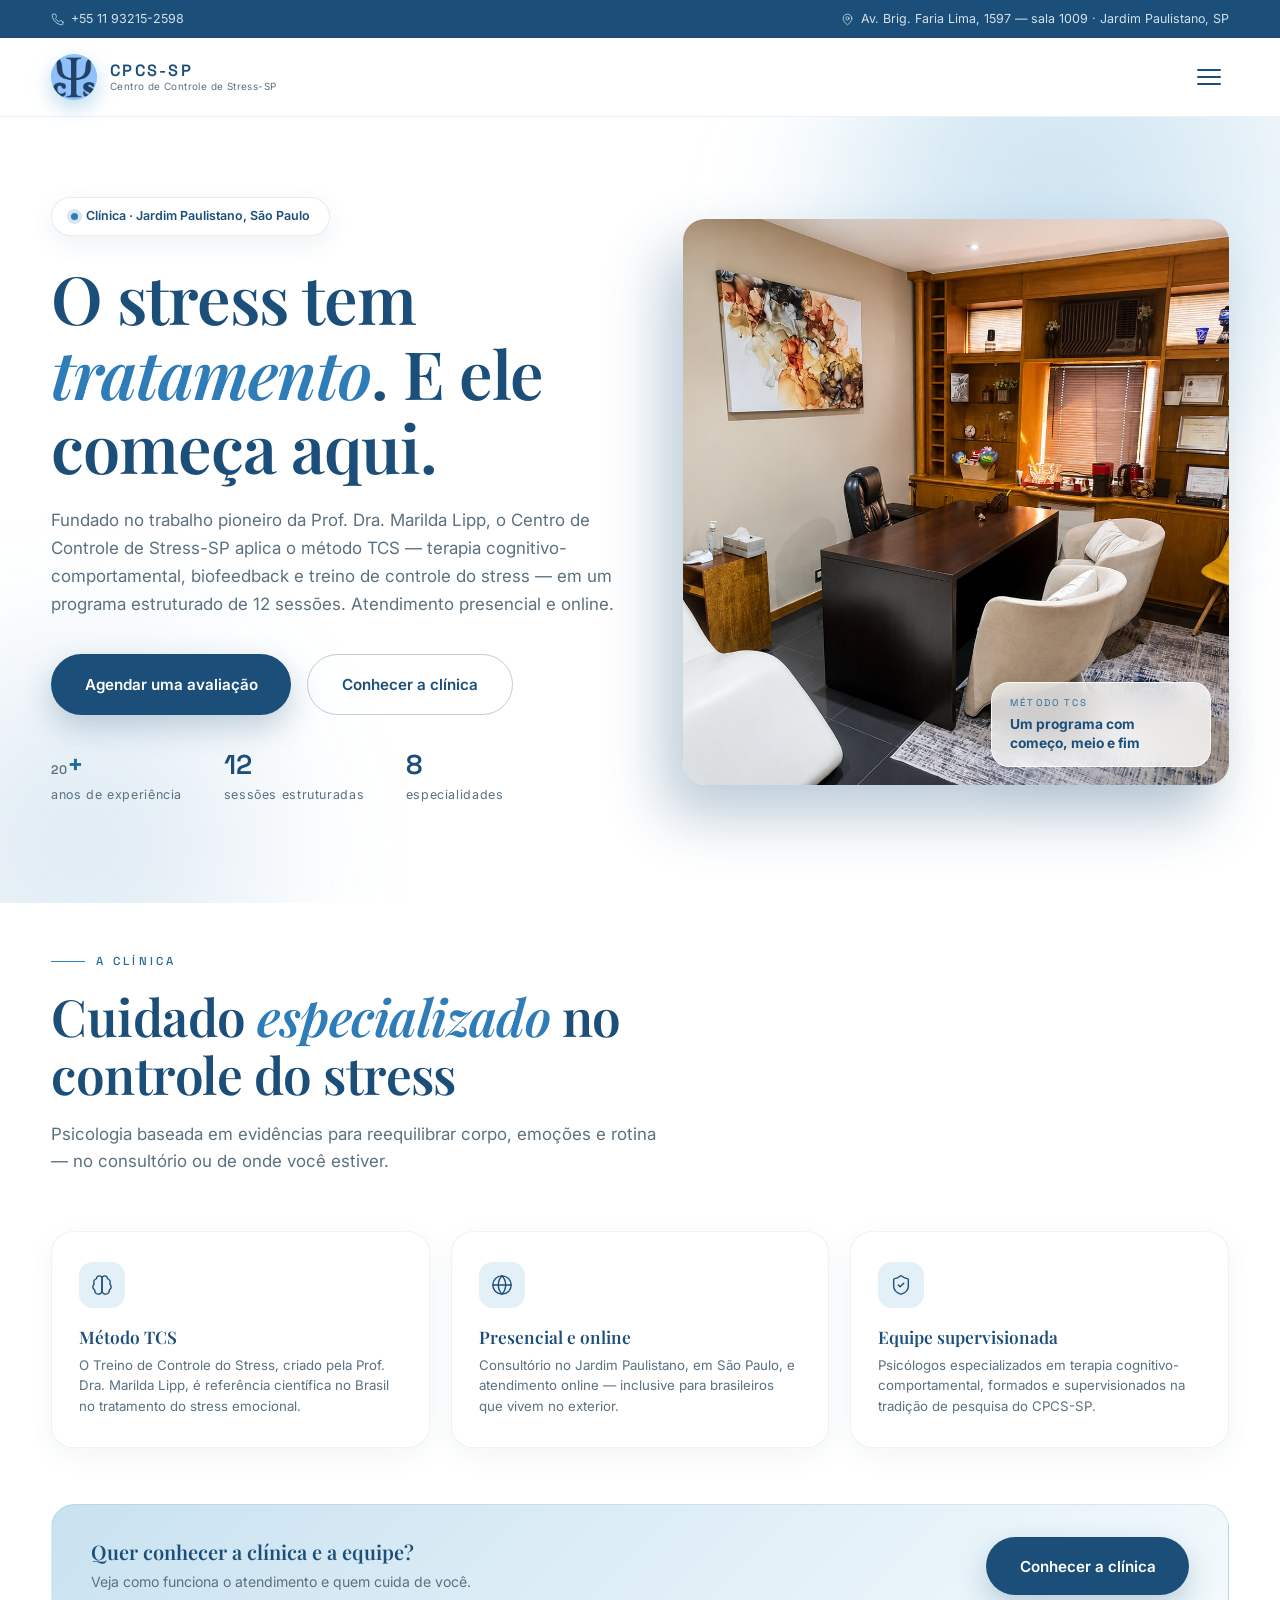
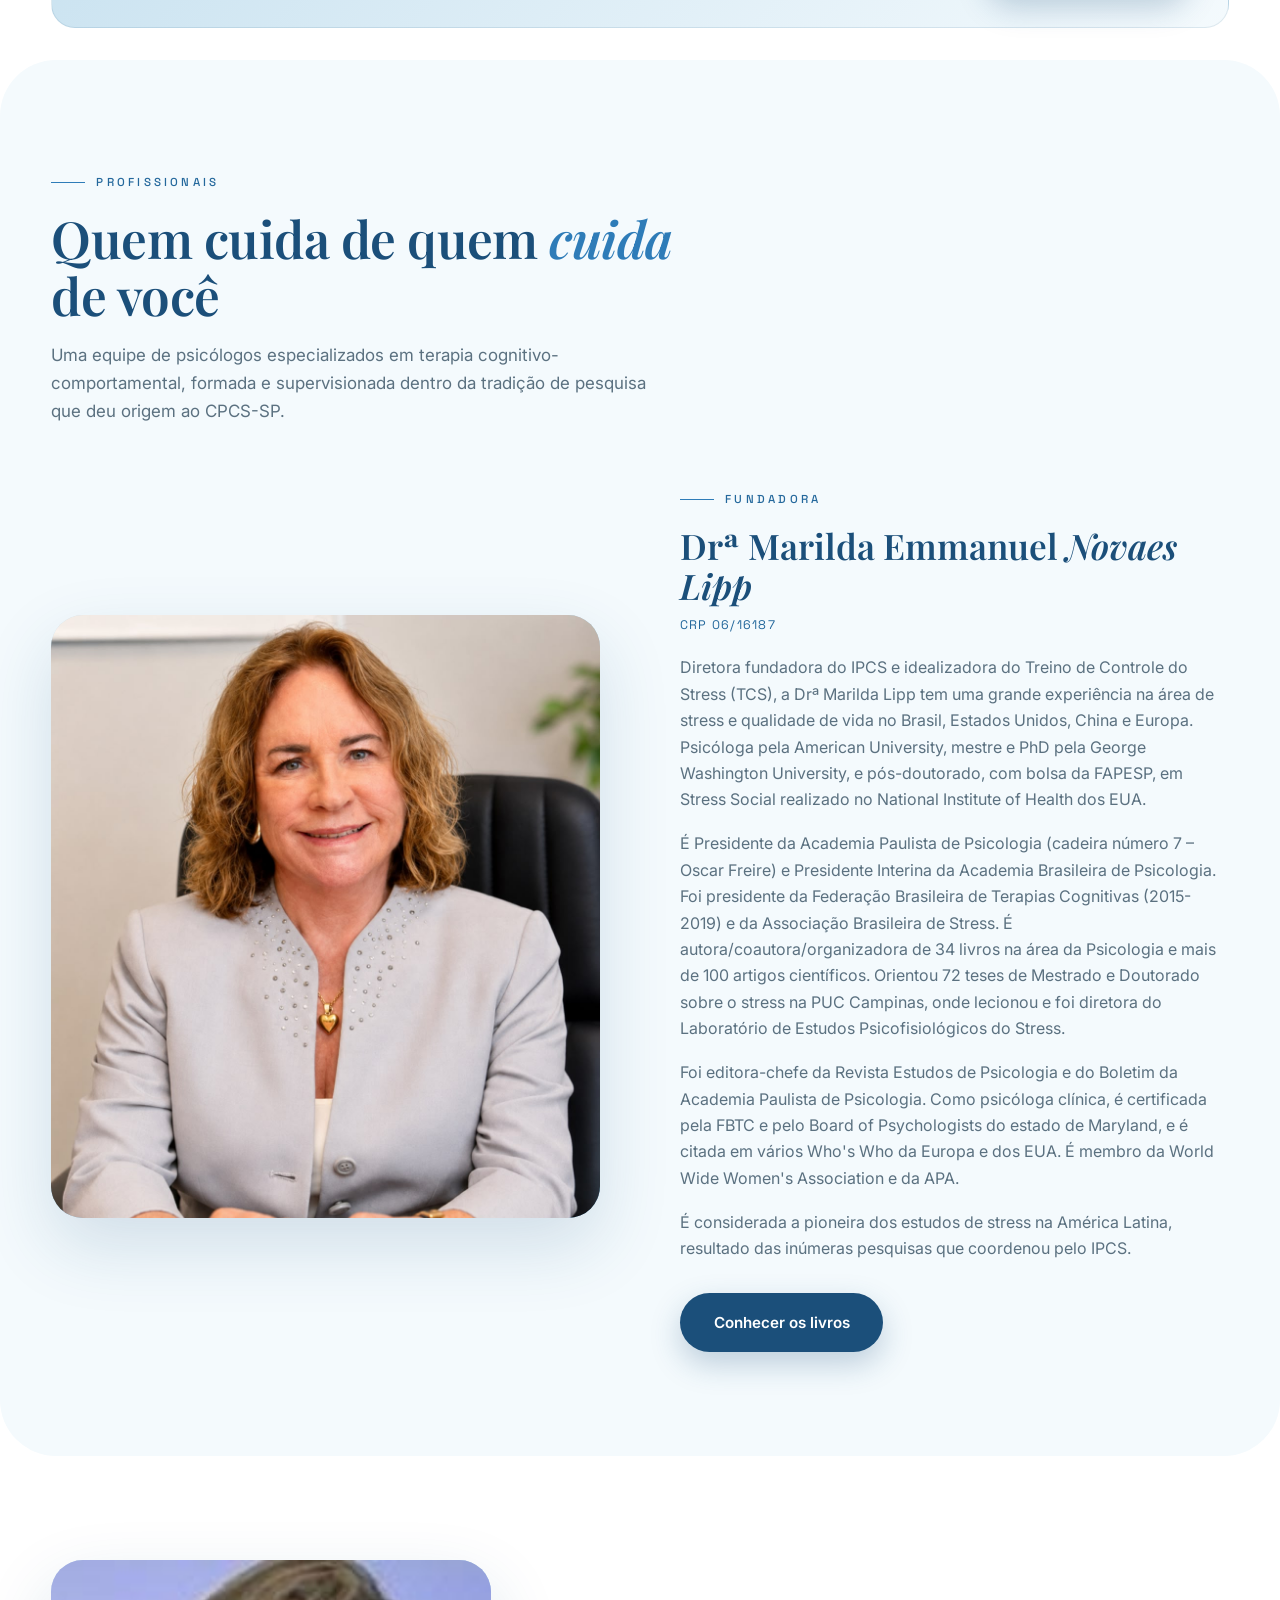
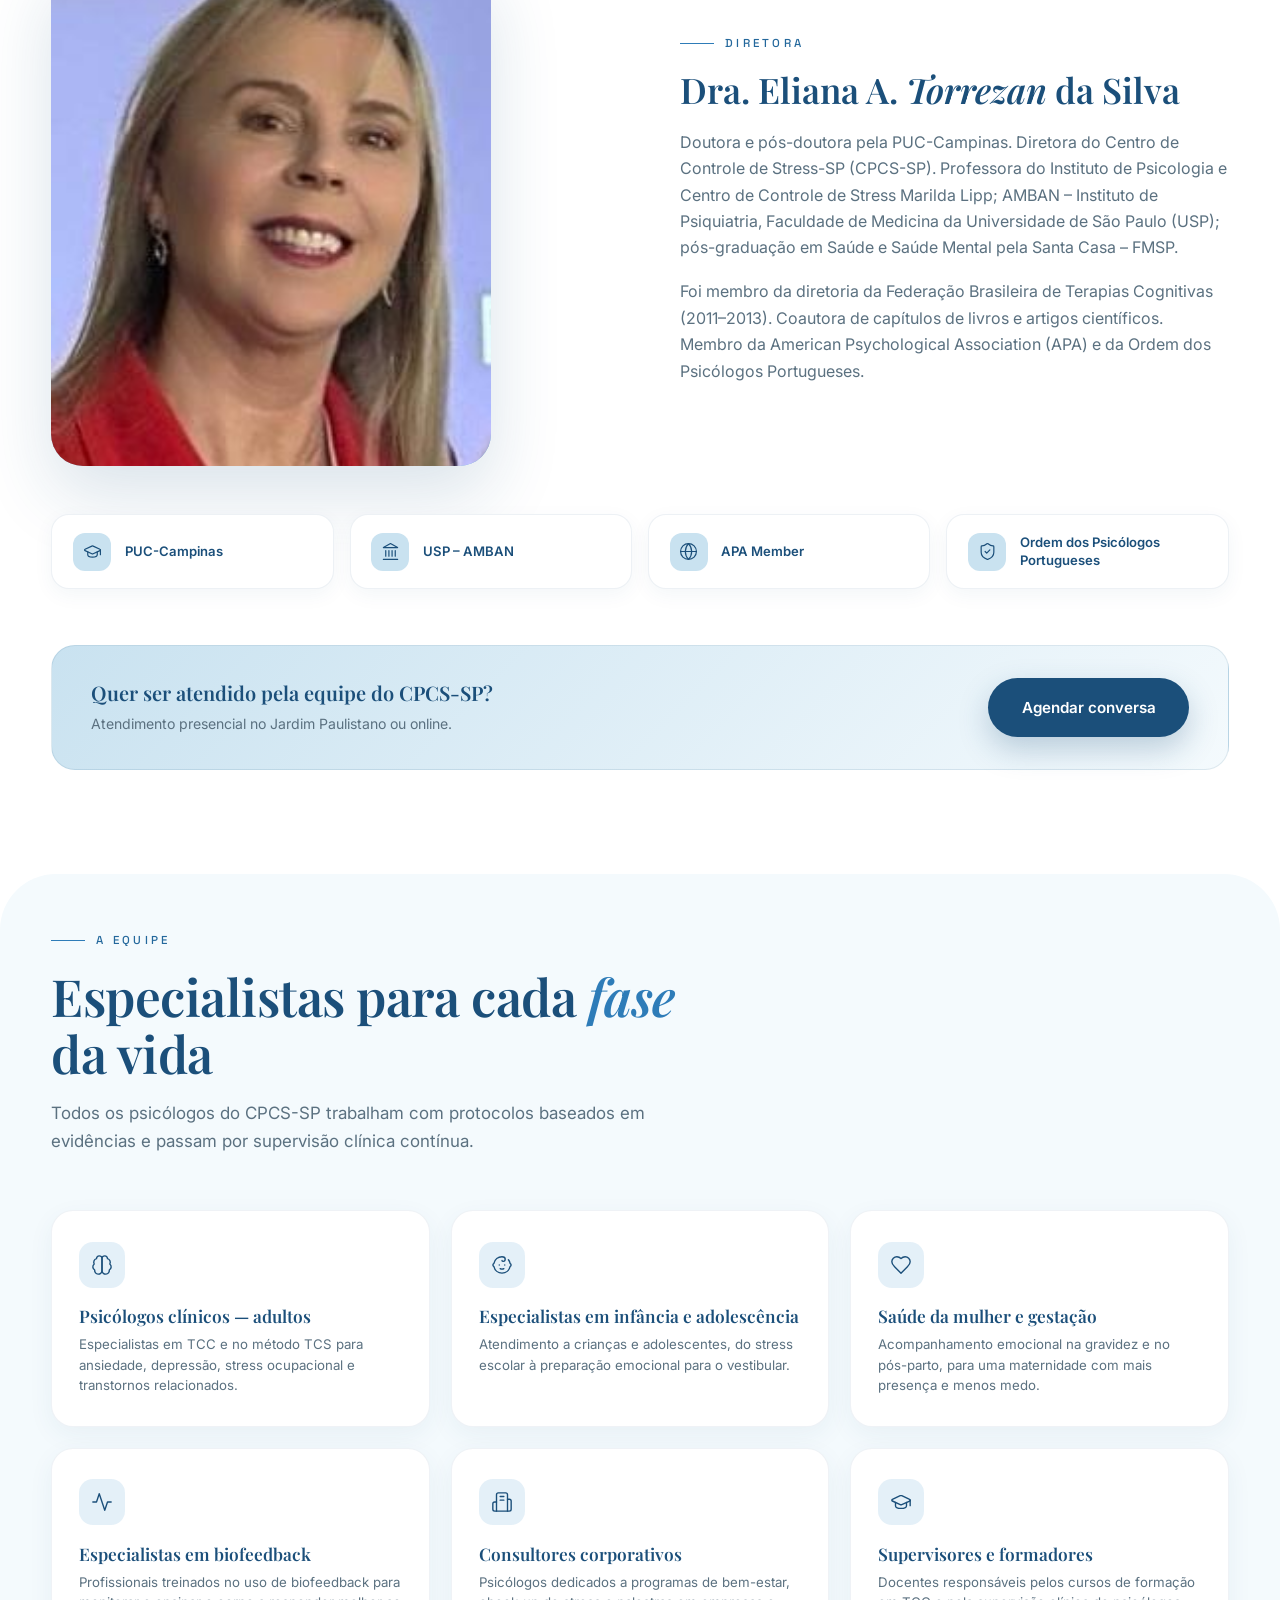
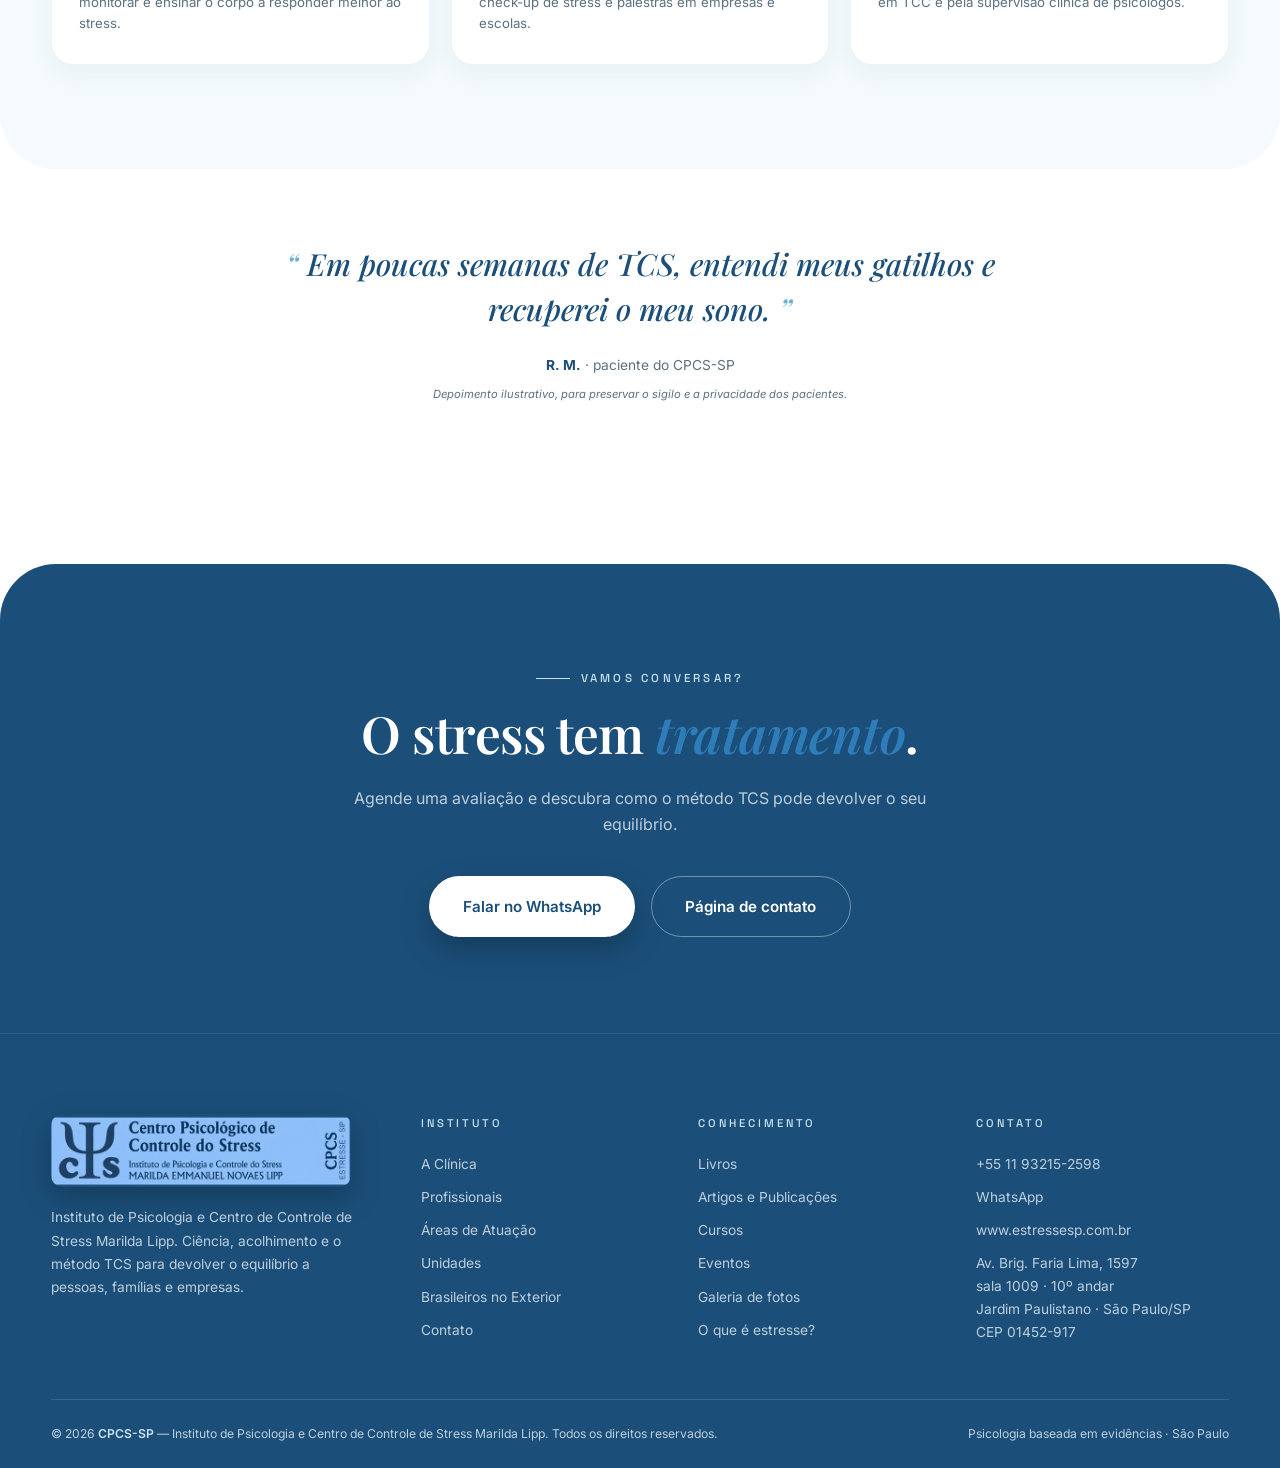
==== index.html @ 94488dab "Primeiro commit: site CPCS Co-Authored-By: Claude Fable 5 <noreply@anthropic.com>" ====
<!DOCTYPE html>
<html lang="pt-BR">
<head>
<meta charset="UTF-8">
<meta name="viewport" content="width=device-width, initial-scale=1.0">
<title>CPCS-SP — Centro de Controle de Stress-SP | Tratamento do stress em São Paulo</title>
<meta name="description" content="Clínica de referência no tratamento do stress em São Paulo: método TCS, TCC e biofeedback, presencial e online. E a biblioteca da Prof. Dra. Marilda Lipp, para consulta e estudo.">
<meta property="og:title" content="CPCS-SP — Centro de Controle de Stress-SP">
<meta property="og:description" content="Clínica de referência no tratamento do stress — método TCS, TCC e biofeedback. Prof. Dra. Marilda Lipp · Jardim Paulistano, São Paulo.">
<meta property="og:type" content="website">
<meta property="og:url" content="https://www.estressesp.com.br/">
<link rel="canonical" href="https://www.estressesp.com.br/">
<link rel="preconnect" href="https://fonts.googleapis.com">
<link rel="preconnect" href="https://fonts.gstatic.com" crossorigin>
<link href="https://fonts.googleapis.com/css2?family=Playfair+Display:ital,wght@0,400;0,500;0,600;0,700;1,400;1,500;1,600&family=Inter:wght@300;400;500;600;700&family=Space+Grotesk:wght@400;500;600&display=swap" rel="stylesheet">
<link rel="stylesheet" href="styles.css">
<link rel="icon" type="image/png" href="assets/img/favicon.png">
<style>
/* ---- Hero da Home: a clínica ---- */
.home-hero{padding:5rem 0 6rem;overflow:hidden}
.home-hero .hero-blob{
  position:absolute;top:-180px;right:-160px;width:640px;height:640px;border-radius:50%;
  background:radial-gradient(circle at 40% 40%,rgba(107,174,214,.38),rgba(107,174,214,0) 68%);
  filter:blur(60px);pointer-events:none;
}
.home-hero .hero-blob2{
  position:absolute;bottom:-220px;left:-200px;width:560px;height:560px;border-radius:50%;
  background:radial-gradient(circle at 50% 50%,rgba(46,124,184,.18),rgba(46,124,184,0) 70%);
  filter:blur(50px);pointer-events:none;
}
.home-hero-grid{display:grid;grid-template-columns:1.02fr .98fr;gap:4rem;align-items:center;position:relative}
.hero-badge{
  display:inline-flex;align-items:center;gap:.55rem;
  background:#fff;border:1px solid rgba(27,79,122,.1);border-radius:999px;
  padding:.5rem 1.15rem;font-size:.78rem;font-weight:600;color:var(--azul-profundo);
  box-shadow:0 8px 24px rgba(27,79,122,.08);margin-bottom:1.6rem;
}
.hero-badge .dot{width:7px;height:7px;border-radius:50%;background:var(--azul-principal);box-shadow:0 0 0 4px rgba(46,124,184,.2)}
.home-hero h1{font-size:clamp(2.6rem,5.2vw,4.2rem);letter-spacing:-.015em;margin-bottom:1.4rem}
.home-hero p.lead{margin-bottom:2.2rem}
.hero-ctas{display:flex;gap:1rem;flex-wrap:wrap}
/* foto do consultório
   (para trocar a foto, basta substituir o arquivo assets/img/consultorio-01.jpg) */
.hero-photo{position:relative}
.hero-photo img{
  width:100%;aspect-ratio:4/4.15;object-fit:cover;display:block;
  border-radius:22px;box-shadow:-18px 30px 60px rgba(27,79,122,.3);
}
.hero-photo .fan-badge{top:auto;bottom:18px;right:18px}
/* faixa "A Clínica" logo após o hero (pedido do cliente 2026-08-17:
   a abertura do site é a clínica; os livros vêm depois, como consulta) */
.clinic-pillars{display:grid;grid-template-columns:repeat(3,1fr);gap:1.3rem}
@media(max-width:920px){.clinic-pillars{grid-template-columns:1fr}}
.fan-badge{
  position:absolute;top:8px;right:0;z-index:4;
  background:rgba(255,255,255,.78);backdrop-filter:blur(12px);
  border:1px solid rgba(255,255,255,.8);border-radius:18px;
  padding:.85rem 1.15rem;box-shadow:var(--shadow-soft);max-width:220px;
}
.fan-badge small{
  font-family:var(--font-mono);font-size:.6rem;letter-spacing:.22em;
  text-transform:uppercase;color:var(--azul-texto);display:block;margin-bottom:.2rem;
}
.fan-badge b{font-size:.86rem;color:var(--azul-profundo);line-height:1.35;display:block}
@media(max-width:920px){
  .home-hero{padding:2.6rem 0 3.5rem}
  .home-hero-grid{grid-template-columns:1fr;gap:2.6rem}
  .home-hero h1{font-size:clamp(2.1rem,8vw,3rem)}
  .hero-photo img{aspect-ratio:4/3}
}
/* (CSS da estante horizontal e do stack-up movido para livros.html
   junto com as seções, em 2026-08-17) */
/* stats da clínica */
.mini-stats{display:flex;gap:2.6rem;flex-wrap:wrap;margin-top:2.2rem}
.mini-stat b{font-family:var(--font-mono);font-size:1.7rem;font-weight:600;color:var(--azul-profundo);display:block;line-height:1.1}
.mini-stat b i{font-style:normal;color:var(--azul-texto)}
.mini-stat span{font-size:.78rem;color:var(--texto-suave);letter-spacing:.05em}
/* depoimento curto */
.quote-sec{padding:4.5rem 0}
.mini-quote{max-width:720px;margin-inline:auto;text-align:center}
.mini-quote blockquote{
  font-family:var(--font-serif);font-style:italic;font-weight:500;
  font-size:clamp(1.35rem,2.6vw,1.9rem);line-height:1.5;color:var(--azul-profundo);
  margin-bottom:1.4rem;
}
.mini-quote blockquote::before{content:"“ ";color:var(--azul-claro)}
.mini-quote blockquote::after{content:" ”";color:var(--azul-claro)}
.mini-quote figcaption{font-size:.86rem;color:var(--texto-suave)}
.mini-quote figcaption b{color:var(--azul-profundo)}
.mini-quote small{display:block;font-size:.7rem;font-style:italic;margin-top:.5rem;color:var(--texto-suave)}
/* ============================================================
   PROFISSIONAIS — CSS movido da antiga página profissionais.html
   em 2026-08-17 (a aba foi removida; o conteúdo vive na Home).
   ============================================================ */
.team-grid{display:grid;grid-template-columns:repeat(3,1fr);gap:1.3rem}
@media(max-width:920px){.team-grid{grid-template-columns:repeat(2,1fr)}}
@media(max-width:560px){.team-grid{grid-template-columns:1fr}}
.eliana-photo{
  border-radius:32px;overflow:hidden;aspect-ratio:4/4.6;max-width:440px;
  background:linear-gradient(150deg,var(--azul-suave),var(--azul-claro));
  box-shadow:var(--shadow-lift);
}
/* a foto atual é bem vertical: ancorar o corte no topo centraliza o rosto no quadro */
.eliana-photo img{width:100%;height:100%;object-fit:cover;object-position:center top}
.cred-badges{display:grid;grid-template-columns:repeat(4,1fr);gap:1rem;margin-top:3rem}
.cred-badges li{
  background:var(--branco);border:1.5px solid rgba(27,79,122,.08);border-radius:18px;
  padding:1.1rem 1.3rem;display:flex;align-items:center;gap:.85rem;
  box-shadow:0 6px 20px rgba(27,79,122,.05);
}
.cred-badges .bic{
  width:38px;height:38px;border-radius:12px;background:var(--azul-suave);
  display:grid;place-items:center;flex-shrink:0;
}
.cred-badges .bic svg{width:19px;height:19px;color:var(--azul-profundo)}
.cred-badges b{font-size:.82rem;color:var(--azul-profundo);line-height:1.35;font-weight:600}
@media(max-width:1060px){.cred-badges{grid-template-columns:repeat(2,1fr)}}
@media(max-width:920px){.eliana-photo{margin-inline:auto;aspect-ratio:4/4}}
@media(max-width:560px){.cred-badges{grid-template-columns:1fr}}
</style>
</head>
<body>

<div class="topbar" role="complementary" aria-label="Contato rápido">
  <div class="container">
    <a href="tel:+5511932152598" aria-label="Ligar para a clínica">
      <svg viewBox="0 0 24 24" fill="none" stroke="currentColor" stroke-width="1.5" stroke-linecap="round" stroke-linejoin="round"><path d="M22 16.92v3a2 2 0 0 1-2.18 2 19.79 19.79 0 0 1-8.63-3.07 19.5 19.5 0 0 1-6-6 19.79 19.79 0 0 1-3.07-8.67A2 2 0 0 1 4.11 2h3a2 2 0 0 1 2 1.72c.127.96.361 1.903.7 2.81a2 2 0 0 1-.45 2.11L8.09 9.91a16 16 0 0 0 6 6l1.27-1.27a2 2 0 0 1 2.11-.45c.907.339 1.85.573 2.81.7A2 2 0 0 1 22 16.92z"/></svg>
      +55 11 93215-2598
    </a>
    <span class="addr">
      <svg viewBox="0 0 24 24" fill="none" stroke="currentColor" stroke-width="1.5" stroke-linecap="round" stroke-linejoin="round"><path d="M20 10c0 6-8 12-8 12s-8-6-8-12a8 8 0 0 1 16 0Z"/><circle cx="12" cy="10" r="3"/></svg>
      Av. Brig. Faria Lima, 1597 — sala 1009 · Jardim Paulistano, SP
    </span>
  </div>
</div>

<header class="nav">
  <div class="container">
    <a href="index.html" class="logo" aria-label="CPCS-SP — início">
      <img class="logo-mark" src="assets/img/logo-simbolo.png" alt="">
      <span class="logo-text"><b>CPCS-SP</b><small>Centro de Controle de Stress-SP</small></span>
    </a>
    <nav class="nav-links" id="navLinks" aria-label="Navegação principal">
      <a href="clinica.html">A Clínica</a>
      <a href="index.html" class="active" aria-current="page">Início</a>
      <a href="livros.html" class="nav-livros">
        <svg viewBox="0 0 24 24" fill="none" stroke="currentColor" stroke-width="2" stroke-linecap="round" stroke-linejoin="round"><path d="M4 19.5A2.5 2.5 0 0 1 6.5 17H20"/><path d="M6.5 2H20v20H6.5A2.5 2.5 0 0 1 4 19.5v-15A2.5 2.5 0 0 1 6.5 2z"/></svg>
        Livros
      </a>
      <a href="atuacao.html">Áreas de Atuação</a>
      <a href="unidades.html">Unidades</a>
      <a href="estresse.html">O que é estresse?</a>
      <a href="artigos.html">Artigos</a>
      <a href="cursos.html">Cursos</a>
      <a href="exterior.html">Brasileiros no Exterior</a>
      <a href="contato.html">Contato</a>
    </nav>
    <button class="hamburger" id="hamburger" aria-label="Abrir menu" aria-expanded="false" aria-controls="navLinks">
      <span></span><span></span><span></span>
    </button>
  </div>
</header>

<main>
<!-- HERO — a clínica
     (ajuste 2026-08, feedback do cliente: a abertura da home passou a ser
      pela clínica, e não pelos livros — os livros ficam como referência
      de consulta e conhecimento, logo abaixo) -->
<section class="home-hero" aria-label="Centro de Controle de Stress-SP">
  <div class="hero-blob"></div>
  <div class="hero-blob2"></div>
  <div class="container home-hero-grid">
    <div>
      <span class="hero-badge"><span class="dot"></span>Clínica · Jardim Paulistano, São Paulo</span>
      <h1>O stress tem <em>tratamento</em>. E ele começa aqui.</h1>
      <p class="lead">Fundado no trabalho pioneiro da Prof. Dra. Marilda Lipp, o Centro de Controle de Stress-SP aplica o método TCS — terapia cognitivo-comportamental, biofeedback e treino de controle do stress — em um programa estruturado de 12 sessões. Atendimento presencial e online.</p>
      <div class="hero-ctas">
        <a class="btn btn-amber" href="https://wa.me/5511932152598" target="_blank" rel="noopener">Agendar uma avaliação</a>
        <a class="btn btn-ghost" href="clinica.html">Conhecer a clínica</a>
      </div>
      <div class="mini-stats">
        <div class="mini-stat"><b><span data-contar="20">20</span><i>+</i></b><span>anos de experiência</span></div>
        <div class="mini-stat"><b data-contar="12">12</b><span>sessões estruturadas</span></div>
        <div class="mini-stat"><b data-contar="8">8</b><span>especialidades</span></div>
      </div>
    </div>
    <div class="hero-photo">
      <img src="assets/img/consultorio-01.jpg" alt="Consultório do CPCS-SP com mesa de atendimento, poltronas e estante de madeira" fetchpriority="high">
      <div class="fan-badge">
        <small>Método TCS</small>
        <b>Um programa com começo, meio e fim</b>
      </div>
    </div>
  </div>
</section>

<!-- ============================================================
     A CLÍNICA EM PRIMEIRO — reordenado em 2026-08-17 a pedido do
     cliente: ao abrir o site, o destaque é o atendimento; a estante
     de livros vem depois, como material de referência e consulta.
     ============================================================ -->
<section class="section" style="padding-top:2.5rem;padding-bottom:2rem" aria-label="A clínica">
  <div class="container">
    <div class="section-head reveal">
      <span class="eyebrow">A Clínica</span>
      <h2>Cuidado <em>especializado</em> no controle do stress</h2>
      <p class="lead">Psicologia baseada em evidências para reequilibrar corpo, emoções e rotina — no consultório ou de onde você estiver.</p>
    </div>
    <div class="clinic-pillars">
      <article class="spec-card reveal">
        <span class="ic" aria-hidden="true"><svg viewBox="0 0 24 24" fill="none" stroke="currentColor" stroke-width="1.5" stroke-linecap="round" stroke-linejoin="round"><path d="M12 5a3 3 0 1 0-5.997.125 4 4 0 0 0-2.526 5.77 4 4 0 0 0 .556 6.588A4 4 0 1 0 12 18Z"/><path d="M12 5a3 3 0 1 1 5.997.125 4 4 0 0 1 2.526 5.77 4 4 0 0 1-.556 6.588A4 4 0 1 1 12 18Z"/></svg></span>
        <h3>Método TCS</h3>
        <p>O Treino de Controle do Stress, criado pela Prof. Dra. Marilda Lipp, é referência científica no Brasil no tratamento do stress emocional.</p>
      </article>
      <article class="spec-card reveal">
        <span class="ic" aria-hidden="true"><svg viewBox="0 0 24 24" fill="none" stroke="currentColor" stroke-width="1.5" stroke-linecap="round" stroke-linejoin="round"><circle cx="12" cy="12" r="10"/><path d="M12 2a14.5 14.5 0 0 0 0 20 14.5 14.5 0 0 0 0-20"/><path d="M2 12h20"/></svg></span>
        <h3>Presencial e online</h3>
        <p>Consultório no Jardim Paulistano, em São Paulo, e atendimento online — inclusive para brasileiros que vivem no exterior.</p>
      </article>
      <article class="spec-card reveal">
        <span class="ic" aria-hidden="true"><svg viewBox="0 0 24 24" fill="none" stroke="currentColor" stroke-width="1.5" stroke-linecap="round" stroke-linejoin="round"><path d="M20 13c0 5-3.5 7.5-7.66 8.95a1 1 0 0 1-.67-.01C7.5 20.5 4 18 4 13V6a1 1 0 0 1 1-1c2 0 4.5-1.2 6.24-2.72a1.17 1.17 0 0 1 1.52 0C14.51 3.81 17 5 19 5a1 1 0 0 1 1 1z"/><path d="m9 12 2 2 4-4"/></svg></span>
        <h3>Equipe supervisionada</h3>
        <p>Psicólogos especializados em terapia cognitivo-comportamental, formados e supervisionados na tradição de pesquisa do CPCS-SP.</p>
      </article>
    </div>
    <div class="cta-inline reveal">
      <div>
        <b>Quer conhecer a clínica e a equipe?</b>
        <span>Veja como funciona o atendimento e quem cuida de você.</span>
      </div>
      <a class="btn btn-amber" href="clinica.html">Conhecer a clínica</a>
    </div>
  </div>
</section>

<!-- ============================================================
     PROFISSIONAIS — conteúdo MOVIDO da antiga página
     profissionais.html em 2026-08-17 (aba removida a pedido do
     cliente; tudo vive na Home). Âncora: index.html#profissionais
     ============================================================ -->
<section class="section section-cream" id="profissionais" aria-label="Profissionais">
  <div class="container">
    <div class="section-head reveal">
      <span class="eyebrow">Profissionais</span>
      <h2>Quem cuida de quem <em>cuida</em> de você</h2>
      <p class="lead">Uma equipe de psicólogos especializados em terapia cognitivo-comportamental, formada e supervisionada dentro da tradição de pesquisa que deu origem ao CPCS-SP.</p>
    </div>
    <div class="split">
      <figure class="split-photo reveal">
        <!-- Retrato oficial enviado pelo cliente em 2026-08-16.
             object-position ancora o corte no rosto (feedback 2026-08-17:
             "a foto não ficou bem centralizada"). -->
        <img src="assets/img/marilda-lipp-retrato.jpg" alt="Retrato oficial da Prof. Dra. Marilda Lipp sentada em seu escritório" loading="lazy" style="object-position:center 22%">
      </figure>
      <div class="split-copy">
        <span class="eyebrow reveal">Fundadora</span>
        <h3 class="reveal" style="font-size:clamp(1.6rem,3vw,2.2rem);margin-bottom:.6rem">Drª Marilda Emmanuel <em>Novaes Lipp</em></h3>
        <p class="reveal" style="font-family:var(--font-mono);font-size:.78rem;letter-spacing:.1em;color:var(--azul-texto);margin-bottom:1.2rem">CRP 06/16187</p>
        <p class="reveal">Diretora fundadora do IPCS e idealizadora do Treino de Controle do Stress (TCS), a Drª Marilda Lipp tem uma grande experiência na área de stress e qualidade de vida no Brasil, Estados Unidos, China e Europa. Psicóloga pela American University, mestre e PhD pela George Washington University, e pós-doutorado, com bolsa da FAPESP, em Stress Social realizado no National Institute of Health dos EUA.</p>
        <p class="reveal">É Presidente da Academia Paulista de Psicologia (cadeira número 7 – Oscar Freire) e Presidente Interina da Academia Brasileira de Psicologia. Foi presidente da Federação Brasileira de Terapias Cognitivas (2015-2019) e da Associação Brasileira de Stress. É autora/coautora/organizadora de 34 livros na área da Psicologia e mais de 100 artigos científicos. Orientou 72 teses de Mestrado e Doutorado sobre o stress na PUC Campinas, onde lecionou e foi diretora do Laboratório de Estudos Psicofisiológicos do Stress.</p>
        <p class="reveal">Foi editora-chefe da Revista Estudos de Psicologia e do Boletim da Academia Paulista de Psicologia. Como psicóloga clínica, é certificada pela FBTC e pelo Board of Psychologists do estado de Maryland, e é citada em vários Who's Who da Europa e dos EUA. É membro da World Wide Women's Association e da APA.</p>
        <p class="reveal">É considerada a pioneira dos estudos de stress na América Latina, resultado das inúmeras pesquisas que coordenou pelo IPCS.</p>
        <div style="margin-top:2rem;display:flex;align-items:center;gap:1.4rem;flex-wrap:wrap" class="reveal">
          <!-- TODO: substituir pelo arquivo oficial do logo IPCS -->
          <img src="assets/img/logo-ipcs.png" alt="Logo do IPCS — Instituto de Psicologia e Controle do Stress Marilda Lipp" style="max-height:64px;width:auto" loading="lazy" onerror="this.style.display='none'">
          <a class="btn btn-amber" href="livros.html">Conhecer os livros</a>
        </div>
      </div>
    </div>
  </div>
</section>

<!-- DIRETORA — Dra. Eliana A. Torrezan da Silva
     Para trocar a foto: substitua assets/img/dra-eliana.jpg -->
<section class="section" aria-label="Sobre a Dra. Eliana">
  <div class="container">
    <div class="split">
      <figure class="eliana-photo reveal">
        <img src="assets/img/dra-eliana.jpg" alt="Retrato da Dra. Eliana A. Torrezan da Silva" loading="lazy">
      </figure>
      <div class="split-copy">
        <span class="eyebrow reveal">Diretora</span>
        <h3 class="reveal" style="font-size:clamp(1.6rem,3vw,2.2rem);margin-bottom:1.2rem">Dra. Eliana A. <em>Torrezan</em> da Silva</h3>
        <!-- Correção 2026-08-17 (cliente): o nome antigo "Instituto de Psicologia e
             Controle do Stress – SP" foi riscado — usar o nome atual da clínica. -->
        <p class="reveal">Doutora e pós-doutora pela PUC-Campinas. Diretora do Centro de Controle de Stress-SP (CPCS-SP). Professora do Instituto de Psicologia e Centro de Controle de Stress Marilda Lipp; AMBAN – Instituto de Psiquiatria, Faculdade de Medicina da Universidade de São Paulo (USP); pós-graduação em Saúde e Saúde Mental pela Santa Casa – FMSP.</p>
        <p class="reveal">Foi membro da diretoria da Federação Brasileira de Terapias Cognitivas (2011–2013). Coautora de capítulos de livros e artigos científicos. Membro da American Psychological Association (APA) e da Ordem dos Psicólogos Portugueses.</p>
      </div>
    </div>
    <ul class="cred-badges reveal" aria-label="Credenciais e afiliações">
      <li>
        <span class="bic" aria-hidden="true"><svg viewBox="0 0 24 24" fill="none" stroke="currentColor" stroke-width="1.5" stroke-linecap="round" stroke-linejoin="round"><path d="M21.42 10.922a1 1 0 0 0-.019-1.838L12.83 5.18a2 2 0 0 0-1.66 0L2.6 9.08a1 1 0 0 0 0 1.832l8.57 3.908a2 2 0 0 0 1.66 0z"/><path d="M22 10v6"/><path d="M6 12.5V16a6 3 0 0 0 12 0v-3.5"/></svg></span>
        <b>PUC-Campinas</b>
      </li>
      <li>
        <span class="bic" aria-hidden="true"><svg viewBox="0 0 24 24" fill="none" stroke="currentColor" stroke-width="1.5" stroke-linecap="round" stroke-linejoin="round"><path d="M3 22h18"/><path d="M6 18v-7"/><path d="M10 18v-7"/><path d="M14 18v-7"/><path d="M18 18v-7"/><path d="m12 2 9 5H3z"/></svg></span>
        <b>USP – AMBAN</b>
      </li>
      <li>
        <span class="bic" aria-hidden="true"><svg viewBox="0 0 24 24" fill="none" stroke="currentColor" stroke-width="1.5" stroke-linecap="round" stroke-linejoin="round"><circle cx="12" cy="12" r="10"/><path d="M12 2a14.5 14.5 0 0 0 0 20 14.5 14.5 0 0 0 0-20"/><path d="M2 12h20"/></svg></span>
        <b>APA Member</b>
      </li>
      <li>
        <span class="bic" aria-hidden="true"><svg viewBox="0 0 24 24" fill="none" stroke="currentColor" stroke-width="1.5" stroke-linecap="round" stroke-linejoin="round"><path d="M20 13c0 5-3.5 7.5-7.66 8.95a1 1 0 0 1-.67-.01C7.5 20.5 4 18 4 13V6a1 1 0 0 1 1-1c2 0 4.5-1.2 6.24-2.72a1.17 1.17 0 0 1 1.52 0C14.51 3.81 17 5 19 5a1 1 0 0 1 1 1z"/><path d="m9 12 2 2 4-4"/></svg></span>
        <b>Ordem dos Psicólogos Portugueses</b>
      </li>
    </ul>
    <div class="cta-inline reveal">
      <div>
        <b>Quer ser atendido pela equipe do CPCS-SP?</b>
        <span>Atendimento presencial no Jardim Paulistano ou online.</span>
      </div>
      <a class="btn btn-amber" href="https://wa.me/5511932152598" target="_blank" rel="noopener">Agendar conversa</a>
    </div>
  </div>
</section>

<!-- EQUIPE -->
<section class="section section-cream" aria-label="Nossa equipe" style="padding-top:3rem">
  <div class="container">
    <div class="section-head reveal">
      <span class="eyebrow">A equipe</span>
      <h2>Especialistas para cada <em>fase</em> da vida</h2>
      <p class="lead">Todos os psicólogos do CPCS-SP trabalham com protocolos baseados em evidências e passam por supervisão clínica contínua.</p>
    </div>
    <div class="team-grid">
      <article class="spec-card reveal">
        <span class="ic" aria-hidden="true"><svg viewBox="0 0 24 24" fill="none" stroke="currentColor" stroke-width="1.5" stroke-linecap="round" stroke-linejoin="round"><path d="M12 5a3 3 0 1 0-5.997.125 4 4 0 0 0-2.526 5.77 4 4 0 0 0 .556 6.588A4 4 0 1 0 12 18Z"/><path d="M12 5a3 3 0 1 1 5.997.125 4 4 0 0 1 2.526 5.77 4 4 0 0 1-.556 6.588A4 4 0 1 1 12 18Z"/></svg></span>
        <h3>Psicólogos clínicos — adultos</h3>
        <p>Especialistas em TCC e no método TCS para ansiedade, depressão, stress ocupacional e transtornos relacionados.</p>
      </article>
      <article class="spec-card reveal">
        <span class="ic" aria-hidden="true"><svg viewBox="0 0 24 24" fill="none" stroke="currentColor" stroke-width="1.5" stroke-linecap="round" stroke-linejoin="round"><path d="M9 12h.01"/><path d="M15 12h.01"/><path d="M10 16c.5.3 1.2.5 2 .5s1.5-.2 2-.5"/><path d="M19 6.3a9 9 0 0 1 1.8 3.9 2 2 0 0 1 0 3.6 9 9 0 0 1-17.6 0 2 2 0 0 1 0-3.6A9 9 0 0 1 12 3c2 0 3.5 1.1 3.5 2.5s-.9 2.5-2 2.5c-.8 0-1.5-.4-1.5-1"/></svg></span>
        <h3>Especialistas em infância e adolescência</h3>
        <p>Atendimento a crianças e adolescentes, do stress escolar à preparação emocional para o vestibular.</p>
      </article>
      <article class="spec-card reveal">
        <span class="ic" aria-hidden="true"><svg viewBox="0 0 24 24" fill="none" stroke="currentColor" stroke-width="1.5" stroke-linecap="round" stroke-linejoin="round"><path d="M19 14c1.49-1.46 3-3.21 3-5.5A5.5 5.5 0 0 0 16.5 3c-1.76 0-3 .5-4.5 2-1.5-1.5-2.74-2-4.5-2A5.5 5.5 0 0 0 2 8.5c0 2.3 1.5 4.05 3 5.5l7 7Z"/></svg></span>
        <h3>Saúde da mulher e gestação</h3>
        <p>Acompanhamento emocional na gravidez e no pós-parto, para uma maternidade com mais presença e menos medo.</p>
      </article>
      <article class="spec-card reveal">
        <span class="ic" aria-hidden="true"><svg viewBox="0 0 24 24" fill="none" stroke="currentColor" stroke-width="1.5" stroke-linecap="round" stroke-linejoin="round"><path d="M22 12h-4l-3 9L9 3l-3 9H2"/></svg></span>
        <h3>Especialistas em biofeedback</h3>
        <p>Profissionais treinados no uso de biofeedback para monitorar e ensinar o corpo a responder melhor ao stress.</p>
      </article>
      <article class="spec-card reveal">
        <span class="ic" aria-hidden="true"><svg viewBox="0 0 24 24" fill="none" stroke="currentColor" stroke-width="1.5" stroke-linecap="round" stroke-linejoin="round"><path d="M6 22V4a2 2 0 0 1 2-2h8a2 2 0 0 1 2 2v18Z"/><path d="M6 12H4a2 2 0 0 0-2 2v6a2 2 0 0 0 2 2h2"/><path d="M18 9h2a2 2 0 0 1 2 2v9a2 2 0 0 1-2 2h-2"/><path d="M10 6h4"/><path d="M10 10h4"/></svg></span>
        <h3>Consultores corporativos</h3>
        <p>Psicólogos dedicados a programas de bem-estar, check-up de stress e palestras em empresas e escolas.</p>
      </article>
      <article class="spec-card reveal">
        <span class="ic" aria-hidden="true"><svg viewBox="0 0 24 24" fill="none" stroke="currentColor" stroke-width="1.5" stroke-linecap="round" stroke-linejoin="round"><path d="M21.42 10.922a1 1 0 0 0-.019-1.838L12.83 5.18a2 2 0 0 0-1.66 0L2.6 9.08a1 1 0 0 0 0 1.832l8.57 3.908a2 2 0 0 0 1.66 0z"/><path d="M22 10v6"/><path d="M6 12.5V16a6 3 0 0 0 12 0v-3.5"/></svg></span>
        <h3>Supervisores e formadores</h3>
        <p>Docentes responsáveis pelos cursos de formação em TCC e pela supervisão clínica de psicólogos.</p>
      </article>
    </div>
  </div>
</section>

<!-- DEPOIMENTO — curto e discreto -->
<section class="quote-sec" aria-label="Depoimento">
  <div class="container">
    <figure class="mini-quote reveal">
      <blockquote>Em poucas semanas de TCS, entendi meus gatilhos e recuperei o meu sono.</blockquote>
      <figcaption>
        <b>R. M.</b> · paciente do CPCS-SP
        <small>Depoimento ilustrativo, para preservar o sigilo e a privacidade dos pacientes.</small>
      </figcaption>
    </figure>
  </div>
</section>

<!-- ============================================================
     LIVROS FORA DA HOME (pedido do cliente 2026-08-17): a estante
     horizontal e o stack-up "Três leituras" foram MOVIDOS para
     livros.html — a Home não exibe mais livros.
     ============================================================ -->

<!-- ============================================================
     EVENTOS E CURSOS — renderizado a partir de data/eventos.js.
     A seção SOME SOZINHA se não houver evento com ativo: true.
     Para editar a agenda: abra data/eventos.js (ver COMO-ATUALIZAR.md).
     ============================================================ -->
<section class="section" id="eventosHome" aria-label="Eventos e cursos" hidden>
  <div class="container">
    <div class="section-head">
      <span class="eyebrow">Agenda</span>
      <h2>Eventos e <em>cursos</em></h2>
      <p class="lead">Palestras, cursos e workshops conduzidos pela equipe do CPCS-SP.</p>
    </div>
    <div class="events-grid" id="eventosHomeGrid"></div>
    <div style="margin-top:2.2rem">
      <a class="btn btn-ghost" href="cursos.html#eventos">Ver a agenda completa</a>
    </div>
  </div>
</section>

</main>

<!-- CTA FINAL -->
<div class="cta-band">
  <div class="container inner reveal">
    <span class="eyebrow">Vamos conversar?</span>
    <h2>O stress tem <em>tratamento</em>.</h2>
    <p>Agende uma avaliação e descubra como o método TCS pode devolver o seu equilíbrio.</p>
    <div class="btns">
      <a class="btn btn-amber" href="https://wa.me/5511932152598" target="_blank" rel="noopener">Falar no WhatsApp</a>
      <a class="btn btn-light" href="contato.html">Página de contato</a>
    </div>
  </div>
</div>

<footer>
  <div class="container">
    <div class="footer-grid">
      <div class="footer-brand">
        <a href="index.html" aria-label="CPCS-SP — início">
          <img class="logo-full" src="assets/img/logo-cpcs.png" alt="CPCS-SP — Centro de Controle de Stress-SP" loading="lazy">
        </a>
        <p>Instituto de Psicologia e Centro de Controle de Stress Marilda Lipp. Ciência, acolhimento e o método TCS para devolver o equilíbrio a pessoas, famílias e empresas.</p>
      </div>
      <nav aria-label="Navegação do rodapé">
        <h4>Instituto</h4>
        <ul>
          <li><a href="clinica.html">A Clínica</a></li>
          <li><a href="index.html#profissionais">Profissionais</a></li>
          <li><a href="atuacao.html">Áreas de Atuação</a></li>
          <li><a href="unidades.html">Unidades</a></li>
          <li><a href="exterior.html">Brasileiros no Exterior</a></li>
          <li><a href="contato.html">Contato</a></li>
        </ul>
      </nav>
      <div>
        <h4>Conhecimento</h4>
        <ul>
          <li><a href="livros.html">Livros</a></li>
          <li><a href="artigos.html">Artigos e Publicações</a></li>
          <li><a href="cursos.html">Cursos</a></li>
          <li><a href="cursos.html#eventos">Eventos</a></li>
          <li><a href="cursos.html#galeria">Galeria de fotos</a></li>
          <li><a href="estresse.html">O que é estresse?</a></li>
        </ul>
      </div>
      <div>
        <h4>Contato</h4>
        <ul>
          <li><a href="tel:+5511932152598">+55 11 93215-2598</a></li>
          <li><a href="https://wa.me/5511932152598" target="_blank" rel="noopener">WhatsApp</a></li>
          <li><a href="https://www.estressesp.com.br">www.estressesp.com.br</a></li>
          <li>Av. Brig. Faria Lima, 1597<br>sala 1009 · 10º andar<br>Jardim Paulistano · São Paulo/SP<br>CEP 01452-917</li>
        </ul>
      </div>
    </div>
    <div class="footer-bottom">
      <span>© 2026 <b>CPCS-SP</b> — Instituto de Psicologia e Centro de Controle de Stress Marilda Lipp. Todos os direitos reservados.</span>
      <span>Psicologia baseada em evidências · São Paulo</span>
    </div>
  </div>
</footer>

<script src="data/eventos.js"></script>
<script src="conteudo.js"></script>
<script src="https://cdn.jsdelivr.net/npm/gsap@3.13.0/dist/gsap.min.js" defer></script>
<script src="https://cdn.jsdelivr.net/npm/gsap@3.13.0/dist/ScrollTrigger.min.js" defer></script>
<script src="site.js" defer></script>
<script>
/* ============================================================
   Animações exclusivas da Home (rodam só se GSAP carregar e o
   usuário não tiver pedido menos movimento).
   A estante horizontal e seu script foram MOVIDOS para livros.html
   em 2026-08-17 (a Home não exibe mais livros).
   ============================================================ */
document.addEventListener("DOMContentLoaded", function () {
  "use strict";
  var reduzido = window.matchMedia("(prefers-reduced-motion: reduce)").matches;
  if (reduzido) return;

  /* Hero: a foto do consultório surge suavemente */
  if (window.gsap && document.querySelector(".hero-photo")) {
    gsap.fromTo(".hero-photo", { opacity: 0, y: 36 }, { opacity: 1, y: 0, duration: .8, ease: "power2.out", delay: .15 });
    gsap.from(".hero-photo .fan-badge", { opacity: 0, y: 16, duration: .5, delay: .75 });
  }
});
</script>
</body>
</html>
---- styles.css ----
/* ============================================================
   CPCS-SP — Centro de Controle de Stress-SP
   Folha de estilos compartilhada por todas as páginas
   Paleta: azul claro e arejado (feedback da Dra. Eliana Torrezan)
   ============================================================ */

/* ---------- RESET & TOKENS ---------- */
*,*::before,*::after{margin:0;padding:0;box-sizing:border-box}
:root{
  /* Paleta oficial aprovada */
  --azul-profundo:#1B4F7A;
  --azul-principal:#2E7CB8;
  --azul-claro:#6BAED6;
  --azul-suave:#C9E2F0;
  --azul-fundo:#F4FAFD;
  --texto:#1E2A32;
  --texto-suave:#5B7180;
  --branco:#FFFFFF;
  /* Derivado do azul-principal, levemente escurecido apenas para
     TEXTOS PEQUENOS sobre fundo claro (garante contraste AA).
     Não usar como cor de fundo. */
  --azul-texto:#24689C;
  --shadow-soft:0 18px 50px rgba(27,79,122,.10);
  --shadow-lift:0 28px 70px rgba(27,79,122,.16);
  --radius:28px;
  --font-serif:"Playfair Display",Georgia,serif;
  --font-sans:"Inter",system-ui,sans-serif;
  --font-mono:"Space Grotesk",monospace;
}
html{scroll-behavior:smooth;overflow-x:clip}
@media (prefers-reduced-motion:reduce){html{scroll-behavior:auto}}
body{
  font-family:var(--font-sans);
  background:var(--branco);
  color:var(--texto);
  line-height:1.65;
  /* clip (e não hidden): hidden tornaria o body um contêiner de rolagem
     e desativaria o position:sticky dos cartões (stack-up da Home) */
  overflow-x:clip;
  -webkit-font-smoothing:antialiased;
}
img{max-width:100%;display:block}
a{color:inherit;text-decoration:none}
ul{list-style:none}
button{font-family:inherit;cursor:pointer;border:none;background:none}
.container{width:min(1200px,92%);margin-inline:auto}
section{position:relative}
/* âncoras (#eventos, #exterior…) não ficam escondidas sob o nav fixo */
[id]{scroll-margin-top:96px}
::selection{background:var(--azul-suave);color:var(--azul-profundo)}

/* ---------- TIPOGRAFIA ---------- */
.eyebrow{
  font-family:var(--font-mono);font-size:.72rem;font-weight:500;
  letter-spacing:.28em;text-transform:uppercase;color:var(--azul-texto);
  display:inline-flex;align-items:center;gap:.7rem;margin-bottom:1.1rem;
}
.eyebrow::before{content:"";width:34px;height:1px;background:var(--azul-principal)}
h1,h2,h3{font-family:var(--font-serif);font-weight:600;line-height:1.12;color:var(--azul-profundo)}
h2{font-size:clamp(2rem,4.2vw,3.2rem);letter-spacing:-.01em}
h1 em,h2 em{font-style:italic;color:var(--azul-principal)}
.lead{color:var(--texto-suave);font-size:1.06rem;max-width:56ch}

/* ---------- BOTÕES ---------- */
.btn{
  display:inline-flex;align-items:center;gap:.6rem;
  padding:1.05rem 2.1rem;border-radius:999px;font-weight:600;font-size:.95rem;
  transition:transform .35s cubic-bezier(.22,1,.36,1),box-shadow .35s,background .3s,color .3s;
  white-space:nowrap;
}
.btn svg{width:18px;height:18px;flex-shrink:0}
/* .btn-amber mantém o nome por compatibilidade — agora é o botão primário azul */
.btn-amber{background:var(--azul-profundo);color:var(--branco);box-shadow:0 12px 30px rgba(27,79,122,.25)}
.btn-amber:hover{transform:translateY(-4px);box-shadow:0 16px 38px rgba(27,79,122,.32)}
.btn-ghost{border:1.5px solid rgba(27,79,122,.28);color:var(--azul-profundo)}
.btn-ghost:hover{transform:translateY(-4px);border-color:var(--azul-principal);box-shadow:var(--shadow-soft)}
.btn-light{background:var(--branco);color:var(--azul-profundo)}
.btn-light:hover{transform:translateY(-4px);box-shadow:0 16px 38px rgba(0,0,0,.22)}

/* ---------- TOPBAR ---------- */
.topbar{
  background:var(--azul-profundo);color:rgba(244,250,253,.85);
  font-size:.78rem;padding:.55rem 0;position:relative;z-index:60;
}
.topbar .container{display:flex;justify-content:space-between;align-items:center;gap:1rem}
.topbar a,.topbar span{display:inline-flex;align-items:center;gap:.45rem}
.topbar svg{width:13px;height:13px;color:var(--azul-suave)}
.topbar a:hover{color:#fff}
@media(max-width:640px){.topbar .addr{display:none}.topbar .container{justify-content:center}}

/* ---------- NAV ---------- */
.nav{
  position:sticky;top:0;z-index:70;
  background:rgba(255,255,255,.96);
  border-bottom:1px solid rgba(27,79,122,.08);
}
.nav .container{display:flex;align-items:center;justify-content:space-between;gap:1.2rem;height:78px}
.logo{display:flex;align-items:center;gap:.8rem;flex-shrink:0}
/* símbolo Psi da marca (assets/img/logo-simbolo.png) */
.logo-mark{
  width:46px;height:46px;border-radius:50%;background:var(--azul-suave);
  object-fit:cover;object-position:center;
  box-shadow:0 8px 20px rgba(107,174,214,.45);
}
/* logo completo da marca — usado no rodapé */
.logo-full{max-width:300px;width:100%;border-radius:12px;box-shadow:0 10px 30px rgba(0,0,0,.25)}
.logo-text{display:flex;flex-direction:column;line-height:1.15}
.logo-text b{font-family:var(--font-mono);font-weight:600;letter-spacing:.14em;font-size:1.02rem;color:var(--azul-profundo)}
.logo-text small{font-size:.62rem;color:var(--texto-suave);letter-spacing:.04em}
.nav-links{display:flex;align-items:center;gap:1.05rem;font-size:.8rem;font-weight:500}
.nav-links a{position:relative;color:var(--texto);padding:.3rem 0;transition:color .25s;white-space:nowrap}
.nav-links a::after{content:"";position:absolute;left:0;bottom:0;width:0;height:1.5px;background:var(--azul-principal);transition:width .3s ease}
.nav-links a:hover{color:var(--azul-profundo)}
.nav-links a:hover::after{width:100%}
.nav-links a.active{color:var(--azul-profundo);font-weight:700}
.nav-links a.active::after{width:100%}
/* Livros — a pedido do cliente (2026-08), deixou de ser o item em destaque
   (pílula azul) e virou um link comum: a ênfase do site é a clínica.
   O ícone de livrinho que existe no HTML fica escondido. */
.nav-links a.nav-livros svg{display:none}
.hamburger{display:none;flex-direction:column;gap:5px;padding:.5rem;z-index:70}
.hamburger span{width:24px;height:2px;background:var(--azul-profundo);border-radius:2px;transition:.35s cubic-bezier(.22,1,.36,1)}
.hamburger.open span:nth-child(1){transform:translateY(7px) rotate(45deg)}
.hamburger.open span:nth-child(2){opacity:0}
.hamburger.open span:nth-child(3){transform:translateY(-7px) rotate(-45deg)}
/* breakpoint elevado para acomodar o item "Brasileiros no Exterior" */
@media(max-width:1440px){
  .nav-links{
    position:fixed;inset:0;background:var(--azul-fundo);
    flex-direction:column;align-items:center;justify-content:flex-start;gap:1.35rem;
    font-size:1.15rem;font-family:var(--font-serif);
    padding:6.5rem 1.5rem 3rem;overflow-y:auto;
    opacity:0;pointer-events:none;transition:opacity .35s ease;z-index:80;
  }
  .nav-links.open{opacity:1;pointer-events:auto}
  .hamburger{display:flex;position:relative;z-index:90}
}

/* ---------- PAGE HERO (interno, todas as páginas exceto Home) ---------- */
.page-hero{padding:6.5rem 0 5rem;overflow:hidden}
.page-hero .hero-blob{
  position:absolute;top:-220px;right:-180px;width:600px;height:600px;border-radius:50%;
  background:radial-gradient(circle at 40% 40%,rgba(107,174,214,.4),rgba(107,174,214,0) 68%);
  filter:blur(60px);pointer-events:none;
}
.page-hero .container{position:relative}
.page-hero h1{font-size:clamp(2.5rem,5vw,4rem);letter-spacing:-.015em;margin-bottom:1.3rem;max-width:18ch}
.page-hero .lead{font-size:1.1rem}
.page-hero-dark{background:var(--azul-profundo);color:#fff}
.page-hero-dark h1{color:#fff}
.page-hero-dark .lead{color:rgba(244,250,253,.78)}
.page-hero-dark .eyebrow{color:var(--azul-suave)}
.page-hero-dark .eyebrow::before{background:var(--azul-suave)}
.breadcrumb{
  font-family:var(--font-mono);font-size:.7rem;letter-spacing:.18em;text-transform:uppercase;
  color:var(--texto-suave);margin-bottom:2.2rem;display:inline-flex;gap:.6rem;align-items:center;
}
.breadcrumb a:hover{color:var(--azul-texto)}
.breadcrumb .sep{color:var(--azul-principal)}
.page-hero-dark .breadcrumb{color:rgba(244,250,253,.6)}
@media(max-width:640px){
  .page-hero{padding:3.5rem 0 3rem}
  .page-hero h1{font-size:clamp(1.9rem,7.5vw,2.5rem)}
  .page-hero .lead{font-size:1rem}
  h2{font-size:clamp(1.7rem,6vw,2.4rem)}
}

/* ---------- SEÇÕES GENÉRICAS ----------
   Fundos alternam entre --branco e --azul-fundo.
   ".section-cream" mantém o nome por compatibilidade — hoje é o
   fundo azul-fundo (#F4FAFD). */
.section{padding:6.5rem 0}
.section-cream{background:var(--azul-fundo);border-radius:56px;overflow:hidden}
.section-head{max-width:640px;margin-bottom:3.4rem}
.section-head.center{text-align:center;margin-inline:auto}
.section-head.center .eyebrow{justify-content:center}
.section-head p.lead{margin-top:1.1rem}
@media(max-width:920px){.section{padding:4.5rem 0}.section-cream{border-radius:36px}}

/* ---------- CARDS DE ESPECIALIDADE ---------- */
.spec-grid{display:grid;grid-template-columns:repeat(4,1fr);gap:1.3rem}
.spec-card{
  background:var(--branco);border-radius:22px;padding:1.9rem 1.7rem;
  border:1.5px solid rgba(27,79,122,.07);
  box-shadow:0 8px 26px rgba(27,79,122,.06);
  transition:transform .4s cubic-bezier(.22,1,.36,1),box-shadow .4s,border-color .4s;
}
.spec-card:hover{transform:translateY(-4px);border-color:var(--azul-claro);box-shadow:var(--shadow-soft)}
.spec-card .ic{
  width:46px;height:46px;border-radius:14px;background:rgba(107,174,214,.18);
  display:grid;place-items:center;margin-bottom:1.1rem;
}
.spec-card .ic svg{width:22px;height:22px;color:var(--azul-profundo)}
.spec-card h3{font-size:1.08rem;margin-bottom:.4rem;line-height:1.3}
.spec-card p{font-size:.83rem;color:var(--texto-suave);line-height:1.55}
@media(max-width:1060px){.spec-grid{grid-template-columns:repeat(2,1fr)}}
@media(max-width:560px){.spec-grid{grid-template-columns:1fr}}

/* ---------- CHECKLIST ---------- */
.checklist{margin-top:1.9rem;display:grid;gap:.95rem}
.checklist li{display:flex;gap:.9rem;align-items:flex-start;font-weight:500;color:var(--texto)}
.checklist .chk{
  width:26px;height:26px;border-radius:50%;background:var(--azul-suave);
  display:grid;place-items:center;flex-shrink:0;margin-top:.1rem;
}
.checklist .chk svg{width:13px;height:13px;color:var(--azul-profundo)}

/* ---------- DUAS COLUNAS COM FOTO ---------- */
.split{display:grid;grid-template-columns:1fr 1fr;gap:5rem;align-items:center}
.split-photo{
  border-radius:32px;overflow:hidden;aspect-ratio:4/4.4;
  background:linear-gradient(150deg,var(--azul-suave),var(--azul-claro));
  box-shadow:var(--shadow-lift);
}
.split-photo img{width:100%;height:100%;object-fit:cover}
.split-copy h2{margin-bottom:1.3rem}
.split-copy p{color:var(--texto-suave);margin-bottom:1.1rem}
@media(max-width:920px){
  .split{grid-template-columns:1fr;gap:3rem}
  .split-photo{max-width:520px;margin-inline:auto;width:100%;aspect-ratio:4/3.4}
}

/* ---------- LIVROS ---------- */
.book-cover{
  border-radius:14px;overflow:hidden;aspect-ratio:3/4.15;position:relative;
  background:linear-gradient(160deg,#2E7CB8,#1B4F7A);
  box-shadow:-14px 22px 44px rgba(27,79,122,.3);
}
.book-cover::after{
  content:"";position:absolute;inset:0;border-radius:14px;
  box-shadow:inset 3px 0 8px rgba(255,255,255,.14),inset -2px 0 6px rgba(0,0,0,.2);
  pointer-events:none;
}
.book-cover img{width:100%;height:100%;object-fit:cover}
/* capa estilizada para obras sem imagem — variações em tons de azul */
.book-cover.stylized{
  display:flex;flex-direction:column;justify-content:space-between;
  padding:1.5rem 1.3rem;color:var(--azul-suave);
}
.book-cover.stylized .pub{font-family:var(--font-mono);font-size:.58rem;letter-spacing:.26em;text-transform:uppercase;color:var(--azul-suave)}
.book-cover.stylized .ttl{font-family:var(--font-serif);font-size:1.25rem;font-weight:600;line-height:1.25;color:#fff}
.book-cover.stylized .aut{font-size:.66rem;letter-spacing:.06em;color:rgba(244,250,253,.78)}
.book-cover.stylized::before{
  content:"";position:absolute;top:-40px;right:-60px;width:180px;height:180px;border-radius:50%;
  background:radial-gradient(circle,rgba(201,226,240,.32),transparent 70%);
}
.book-cover.st-sage{background:linear-gradient(165deg,#4E97C8,#24689C)}
.book-cover.st-amber{background:linear-gradient(165deg,#3E89C0,#1B4F7A)}
.book-cover.st-cream{background:linear-gradient(165deg,#2E7CB8,#16405F)}

/* grid da página livros */
.books-grid{display:grid;grid-template-columns:repeat(3,1fr);gap:2.6rem 2rem}
.book-item{display:flex;flex-direction:column;transition:transform .4s cubic-bezier(.22,1,.36,1)}
.book-item:hover{transform:translateY(-4px)}
.book-item .book-cover{margin-bottom:1.3rem}
.book-item h3{font-size:1.15rem;line-height:1.35;margin-bottom:.35rem}
.book-item .authors{font-family:var(--font-mono);font-size:.72rem;letter-spacing:.06em;color:var(--azul-texto);margin-bottom:.6rem;display:block}
.book-item p{font-size:.87rem;color:var(--texto-suave);line-height:1.6}
@media(max-width:920px){.books-grid{grid-template-columns:repeat(2,1fr);gap:2.2rem 1.4rem}}
@media(max-width:560px){.books-grid{grid-template-columns:1fr;max-width:320px;margin-inline:auto}}

/* ---------- DEPOIMENTOS ---------- */
.testi-grid{display:grid;grid-template-columns:repeat(3,1fr);gap:1.5rem}
.testi-card{
  background:var(--branco);border-radius:24px;padding:2.4rem 2.1rem 2rem;position:relative;
  box-shadow:0 10px 34px rgba(27,79,122,.07);
  transition:transform .4s cubic-bezier(.22,1,.36,1),box-shadow .4s;
  display:flex;flex-direction:column;
}
.testi-card:hover{transform:translateY(-4px);box-shadow:var(--shadow-soft)}
.testi-card .quote{
  font-family:var(--font-serif);font-size:4rem;line-height:1;color:var(--azul-claro);
  position:absolute;top:1.1rem;left:1.8rem;opacity:.85;
}
.stars{color:var(--azul-principal);letter-spacing:.2em;font-size:.85rem;margin:1rem 0 .9rem}
.testi-card blockquote{font-size:.94rem;color:var(--texto);line-height:1.7;flex:1}
.testi-who{display:flex;align-items:center;gap:.9rem;margin-top:1.6rem}
.testi-who .avatar{
  width:44px;height:44px;border-radius:50%;background:var(--azul-profundo);color:var(--azul-suave);
  display:grid;place-items:center;font-family:var(--font-mono);font-size:.8rem;font-weight:600;
}
.testi-who b{font-size:.88rem;color:var(--azul-profundo);display:block;line-height:1.3}
.testi-who span{font-size:.72rem;color:var(--texto-suave)}
.testi-note{text-align:center;font-size:.72rem;color:var(--texto-suave);margin-top:2.2rem;font-style:italic}
@media(max-width:920px){.testi-grid{grid-template-columns:1fr;max-width:520px;margin-inline:auto}}

/* ---------- INFO BLOCKS (contato) ---------- */
.info-block{display:flex;gap:1.1rem;align-items:flex-start}
.info-block .ic{
  width:46px;height:46px;border-radius:14px;background:rgba(107,174,214,.18);
  display:grid;place-items:center;flex-shrink:0;
}
.info-block .ic svg{width:21px;height:21px;color:var(--azul-profundo)}
.info-block small{
  font-family:var(--font-mono);font-size:.62rem;letter-spacing:.24em;
  text-transform:uppercase;color:var(--azul-texto);display:block;margin-bottom:.3rem;
}
.info-block b{font-size:.95rem;color:var(--azul-profundo);display:block;line-height:1.5;font-weight:600}
.info-block span{font-size:.82rem;color:var(--texto-suave);line-height:1.6;display:block}
.info-block a:hover{color:var(--azul-texto)}

/* ---------- SEÇÃO TINGIDA (para stack-up) ----------
   Igual à .section-cream, mas SEM overflow:hidden — necessário
   para cartões com position:sticky (o overflow quebraria o sticky). */
.section-tinted{background:var(--azul-fundo);border-radius:56px}
@media(max-width:920px){.section-tinted{border-radius:36px}}

/* ---------- CTA INLINE (meio de página) ----------
   Chamada discreta para inserir no fim de uma seção:
   <div class="cta-inline reveal"><div><b>Título</b><span>apoio</span></div><a class="btn btn-amber" …>Ação</a></div> */
.cta-inline{
  display:flex;align-items:center;justify-content:space-between;gap:1.5rem;flex-wrap:wrap;
  background:linear-gradient(135deg,var(--azul-suave),var(--azul-fundo));
  border:1.5px solid rgba(27,79,122,.1);border-radius:24px;
  padding:2rem 2.4rem;margin-top:3.5rem;
}
.cta-inline b{font-family:var(--font-serif);font-size:1.25rem;font-weight:600;color:var(--azul-profundo);display:block;line-height:1.35;margin-bottom:.2rem}
.cta-inline span{font-size:.88rem;color:var(--texto-suave)}
.cta-inline .btn{flex-shrink:0}
@media(max-width:640px){.cta-inline{padding:1.6rem;justify-content:center;text-align:center;margin-top:2.5rem}}

/* ---------- CTA BAND (fim de página) ---------- */
.cta-band{background:var(--azul-profundo);padding:6rem 0;margin-top:5.5rem;border-radius:56px 56px 0 0}
.cta-band .inner{text-align:center;max-width:640px;margin-inline:auto}
.cta-band .eyebrow{color:var(--azul-suave);justify-content:center}
.cta-band .eyebrow::before{background:var(--azul-suave)}
.cta-band h2{color:#fff;margin-bottom:1.4rem}
.cta-band p{color:rgba(244,250,253,.75);margin-bottom:2.4rem}
.cta-band .btns{display:flex;gap:1rem;justify-content:center;flex-wrap:wrap}
.cta-band .btn-amber{background:var(--branco);color:var(--azul-profundo);box-shadow:0 12px 30px rgba(0,0,0,.25)}
.cta-band .btn-light{background:transparent;border:1.5px solid rgba(244,250,253,.4);color:#fff}
.cta-band .btn-light:hover{border-color:#fff;box-shadow:none}
@media(max-width:920px){.cta-band{border-radius:36px 36px 0 0;padding:4.5rem 0;margin-top:4rem}}

/* ---------- FOOTER ---------- */
footer{background:var(--azul-profundo);color:rgba(244,250,253,.75);padding:5rem 0 0;border-top:1px solid rgba(107,174,214,.18)}
.cta-band+footer{border-top:1px solid rgba(107,174,214,.18);margin-top:0}
.footer-grid{display:grid;grid-template-columns:1.4fr 1fr 1fr 1.1fr;gap:3rem;padding-bottom:3.5rem}
.footer-grid h4{
  font-family:var(--font-mono);font-size:.7rem;letter-spacing:.26em;text-transform:uppercase;
  color:var(--azul-suave);margin-bottom:1.3rem;font-weight:500;
}
.footer-grid ul{display:grid;gap:.65rem;font-size:.86rem}
.footer-grid a{transition:color .25s}
.footer-grid a:hover{color:#fff}
.footer-brand p{font-size:.86rem;margin-top:1.2rem;max-width:34ch;line-height:1.7}
.footer-brand .logo-text b{color:#fff}
.footer-brand .logo-text small{color:rgba(244,250,253,.6)}
.footer-bottom{
  border-top:1px solid rgba(244,250,253,.12);padding:1.5rem 0;
  display:flex;justify-content:space-between;gap:1rem;flex-wrap:wrap;font-size:.76rem;
}
.footer-bottom b{color:var(--azul-suave);font-weight:600}
@media(max-width:920px){.footer-grid{grid-template-columns:1fr 1fr}}
@media(max-width:560px){.footer-grid{grid-template-columns:1fr}}

/* ---------- TRAVA DE TELA NO CELULAR ----------
   A página só se move na vertical, sem balanço lateral nem
   "elástico" ao passar do fim. As áreas de rolagem horizontal
   (estante, leque) continuam deslizando normalmente. */
@media(max-width:920px){
  html,body{overscroll-behavior-y:none}
  body{touch-action:pan-y pinch-zoom}
  .hscroll,.no-fan .fan-stage{touch-action:pan-x pan-y}
}

/* ---------- TOQUE (celular/tablet) ----------
   Sem mouse não existe hover de verdade: o toque "gruda" o estado
   de hover e os elementos pulam ao arrastar o dedo. Aqui nenhum
   hover se move em telas de toque. */
@media(hover:none){
  .btn:hover,.btn-amber:hover,.btn-ghost:hover,.btn-light:hover,
  .spec-card:hover,.book-item:hover,.testi-card:hover,
  .event-card:hover,.course-card:hover,.article-card:hover{transform:none}
}

/* ---------- EVENTOS (compartilhado: Home e página Cursos) ---------- */
.events-grid{display:grid;grid-template-columns:repeat(3,1fr);gap:1.4rem}
.event-card{
  background:var(--branco);border-radius:24px;padding:1.9rem 1.8rem;
  display:flex;flex-direction:column;gap:.85rem;
  border:1.5px solid rgba(27,79,122,.07);
  box-shadow:0 8px 26px rgba(27,79,122,.06);
  transition:transform .35s cubic-bezier(.22,1,.36,1),box-shadow .35s;
}
.event-card:hover{transform:translateY(-4px);box-shadow:var(--shadow-soft)}
.event-top{display:flex;justify-content:space-between;align-items:flex-start;gap:1rem}
.event-tag{
  font-family:var(--font-mono);font-size:.6rem;font-weight:600;
  letter-spacing:.2em;text-transform:uppercase;
  background:var(--azul-suave);color:var(--azul-profundo);
  padding:.45rem .9rem;border-radius:999px;margin-top:.3rem;
}
.event-date{
  text-align:center;background:var(--azul-fundo);
  border:1px solid rgba(27,79,122,.1);border-radius:14px;
  padding:.5rem .8rem;min-width:64px;
}
.event-date b{font-family:var(--font-serif);font-size:1.5rem;color:var(--azul-profundo);display:block;line-height:1.1}
.event-date span{font-family:var(--font-mono);font-size:.58rem;letter-spacing:.2em;text-transform:uppercase;color:var(--azul-texto)}
.event-card h3{font-size:1.12rem;line-height:1.35}
.event-card p{
  font-size:.87rem;color:var(--texto-suave);line-height:1.6;flex:1;
  display:-webkit-box;-webkit-line-clamp:2;-webkit-box-orient:vertical;overflow:hidden;
}
.event-place{display:flex;gap:.5rem;align-items:center;font-size:.8rem;color:var(--texto-suave)}
.event-place svg{width:15px;height:15px;color:var(--azul-principal);flex-shrink:0}
.event-btn{align-self:flex-start;padding:.7rem 1.5rem;font-size:.85rem}
@media(max-width:920px){.events-grid{grid-template-columns:1fr}}

/* ---------- GALERIA DE FOTOS (data/galeria.js) ---------- */
.galeria-grid{display:grid;grid-template-columns:repeat(auto-fill,minmax(240px,1fr));gap:1.1rem}
.galeria-grid figure{
  margin:0;border-radius:18px;overflow:hidden;position:relative;
  aspect-ratio:4/3;background:var(--azul-suave);
  box-shadow:0 8px 26px rgba(27,79,122,.08);
}
.galeria-grid img{width:100%;height:100%;object-fit:cover;display:block}
.galeria-grid figcaption{
  position:absolute;left:0;right:0;bottom:0;padding:.9rem 1.1rem .8rem;
  background:linear-gradient(180deg,rgba(27,79,122,0),rgba(27,79,122,.78));
  color:#fff;font-size:.78rem;line-height:1.4;
}
@media(max-width:560px){.galeria-grid{grid-template-columns:1fr 1fr;gap:.7rem}}

/* ---------- REVEAL (animação de entrada) ----------
   Com GSAP ativo (html.gsap-on), o estado inicial vem do CSS e a
   transição fica por conta do ScrollTrigger. Sem GSAP, o fallback
   por IntersectionObserver usa a transição abaixo. */
.reveal{transition:opacity .7s cubic-bezier(.5,1,.89,1),transform .7s cubic-bezier(.5,1,.89,1)}
.js .reveal{opacity:0;transform:translateY(26px)}
.js .reveal.in{opacity:1;transform:none}
.gsap-on .reveal{transition:none}
@media (prefers-reduced-motion:reduce){
  .js .reveal{opacity:1;transform:none;transition:none}
}
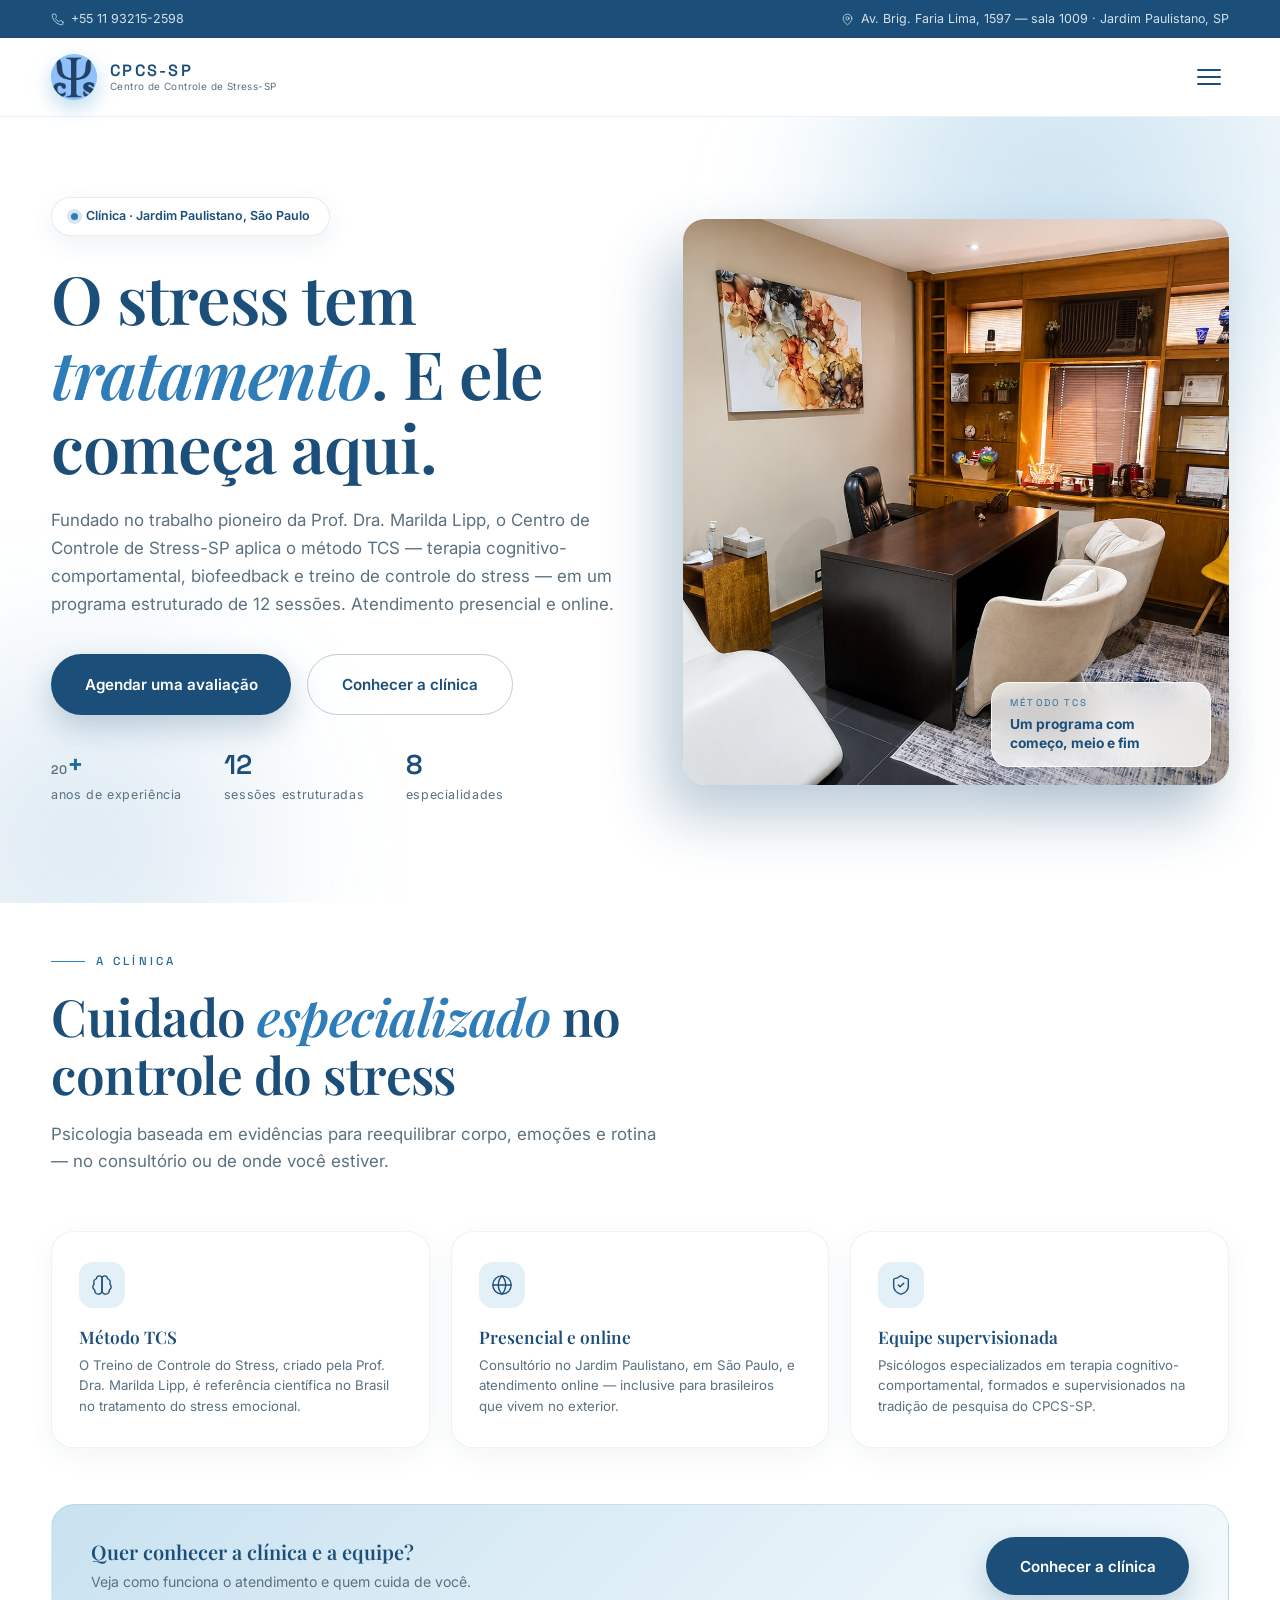
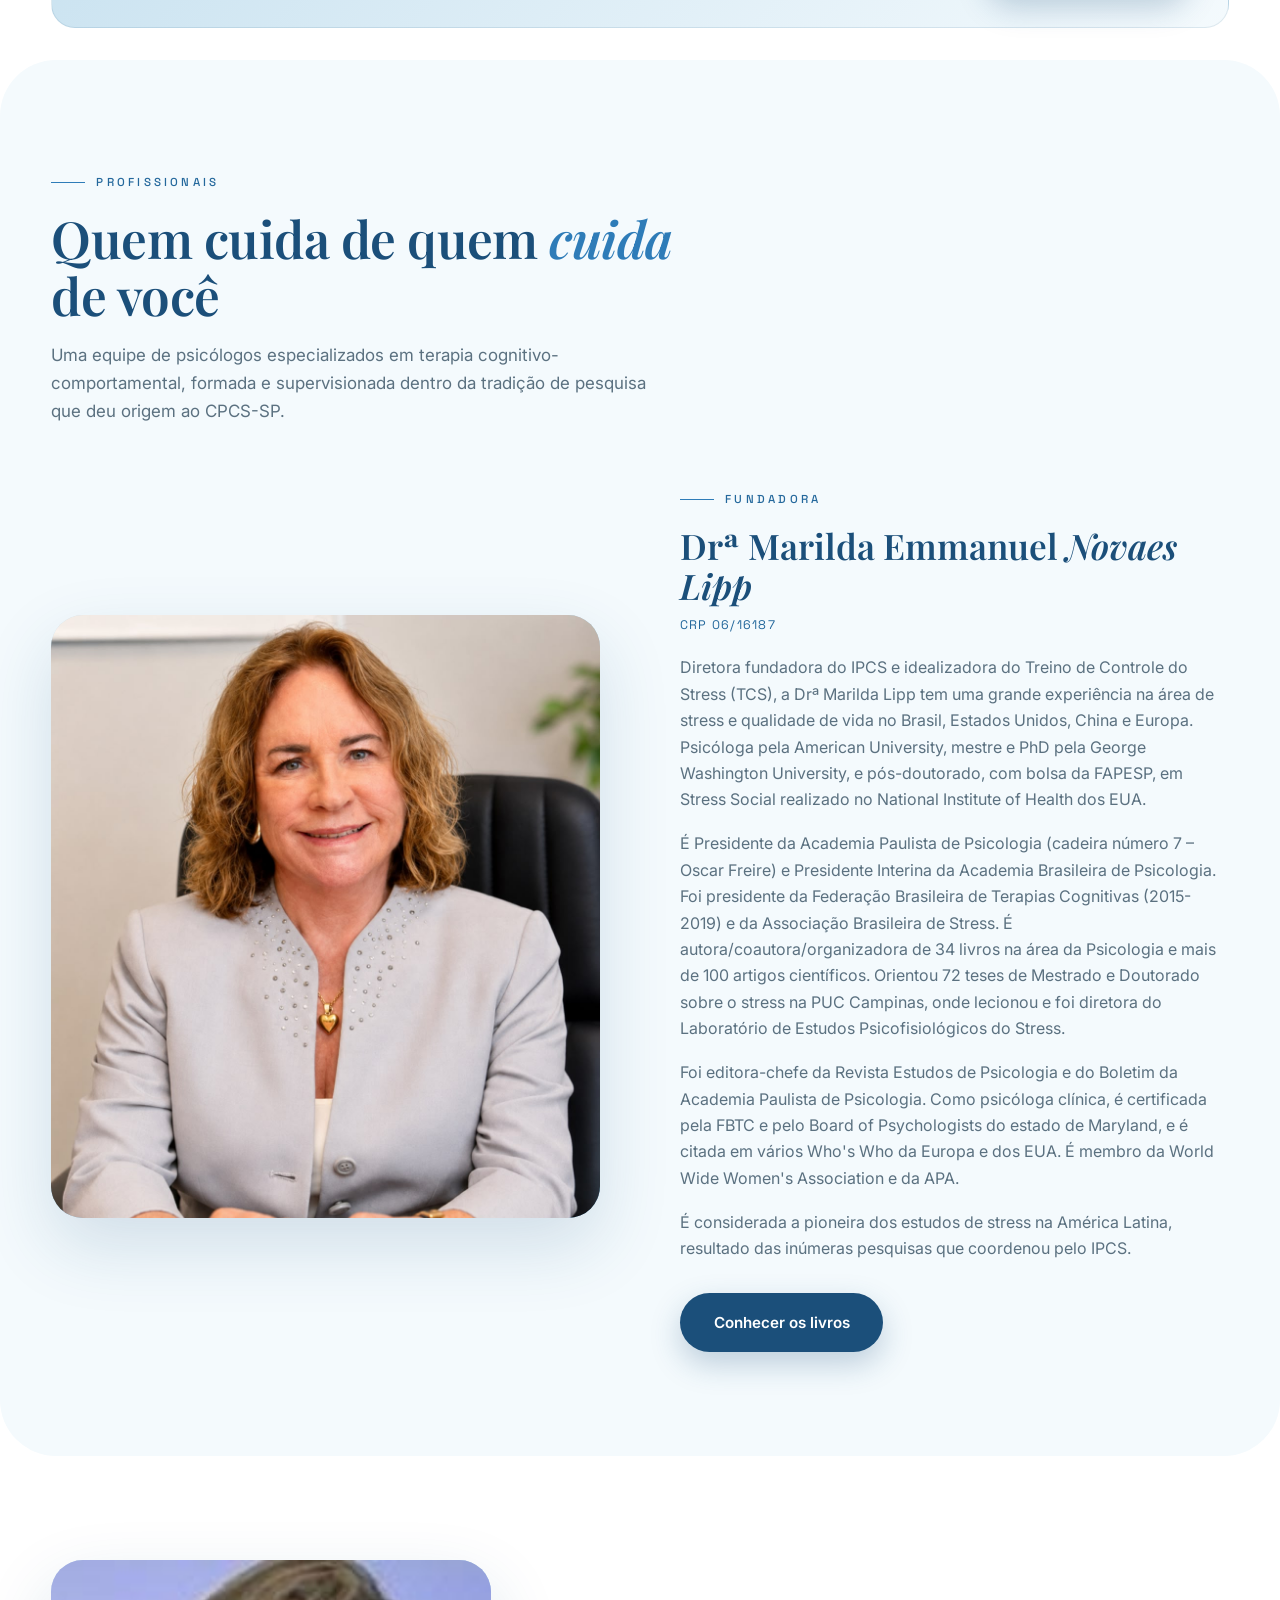
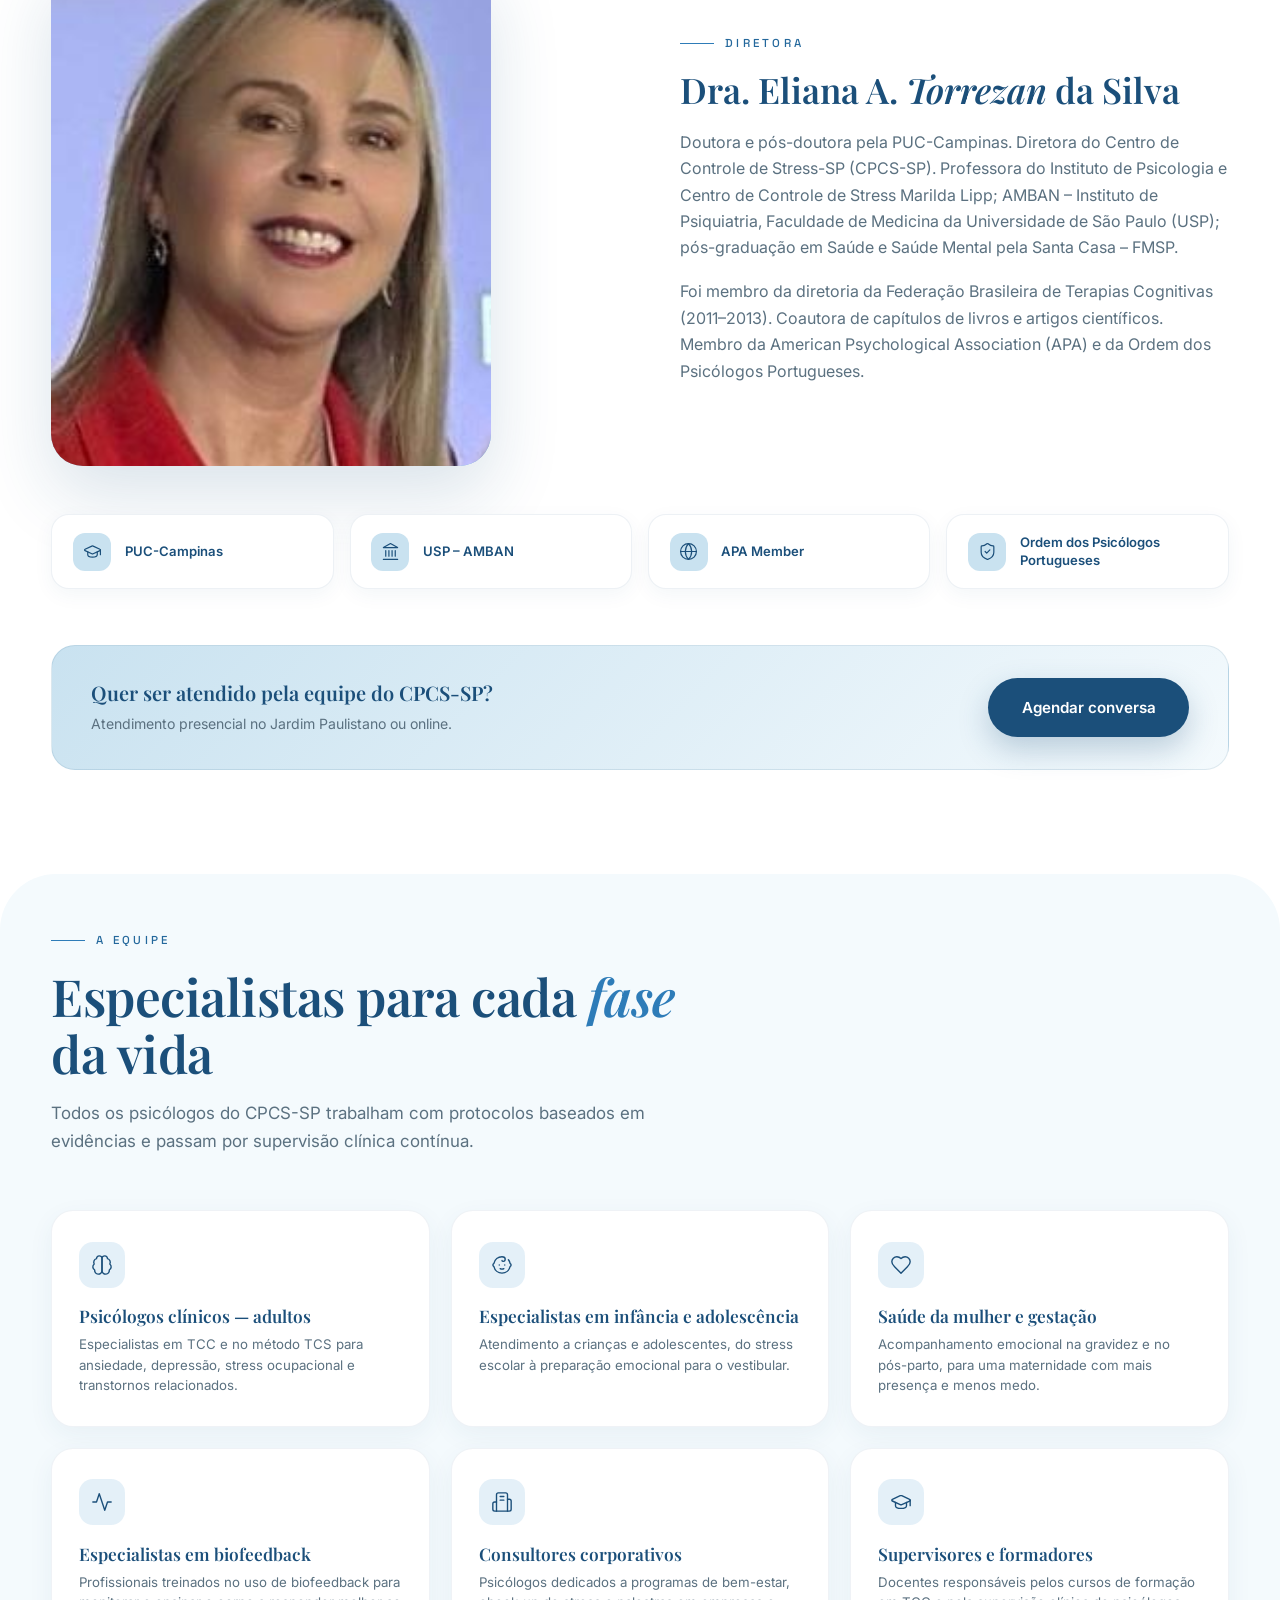
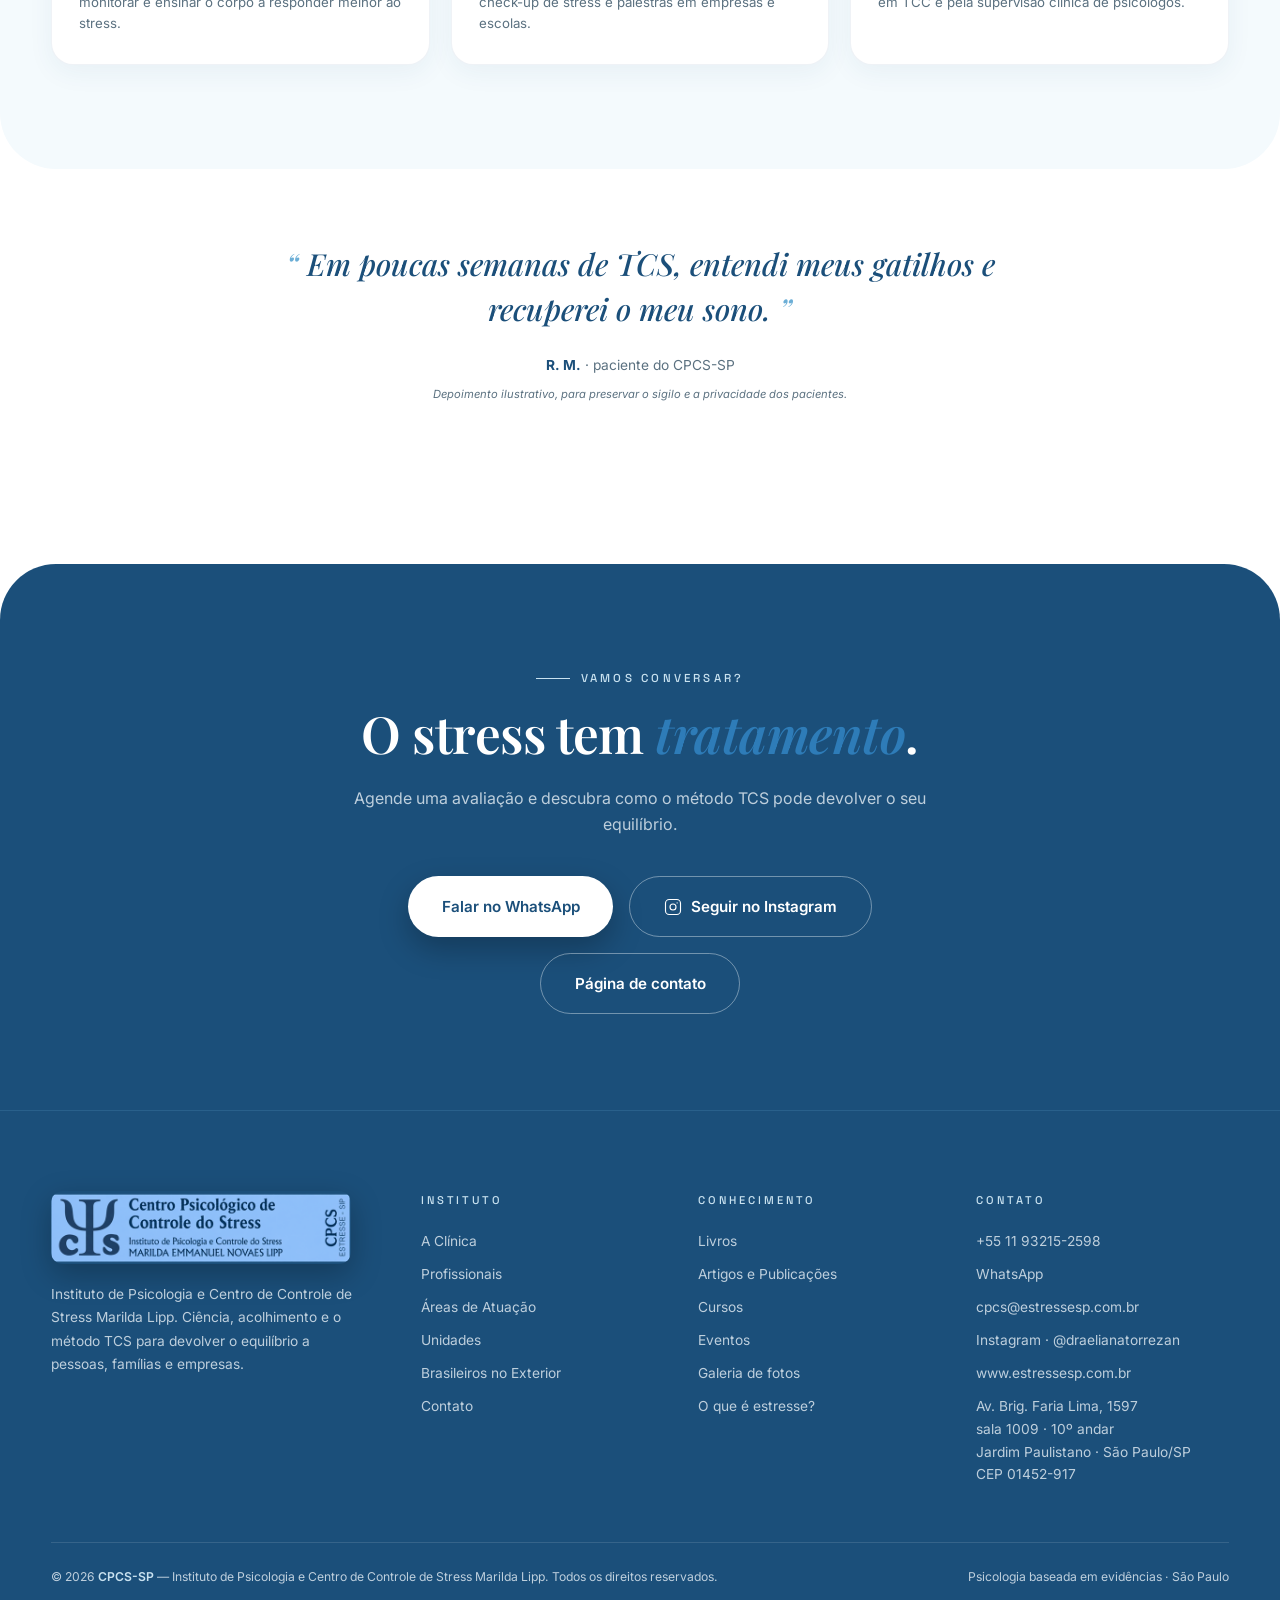
==== commit f4fc9c43: "Adiciona Instagram (@draelianatorrezan) e e-mail cpcs@estressesp.com.br: rodapé de todas as páginas," ====
--- a/index.html
+++ b/index.html
@@ -406,6 +406,10 @@
     <p>Agende uma avaliação e descubra como o método TCS pode devolver o seu equilíbrio.</p>
     <div class="btns">
       <a class="btn btn-amber" href="https://wa.me/5511932152598" target="_blank" rel="noopener">Falar no WhatsApp</a>
+      <a class="btn btn-light" href="https://www.instagram.com/draelianatorrezan" target="_blank" rel="noopener">
+        <svg viewBox="0 0 24 24" fill="none" stroke="currentColor" stroke-width="1.5" stroke-linecap="round" stroke-linejoin="round"><rect x="2" y="2" width="20" height="20" rx="5"/><circle cx="12" cy="12" r="4"/><circle cx="17.5" cy="6.5" r=".8" fill="currentColor" stroke="none"/></svg>
+        Seguir no Instagram
+      </a>
       <a class="btn btn-light" href="contato.html">Página de contato</a>
     </div>
   </div>
@@ -447,6 +451,8 @@
         <ul>
           <li><a href="tel:+5511932152598">+55 11 93215-2598</a></li>
           <li><a href="https://wa.me/5511932152598" target="_blank" rel="noopener">WhatsApp</a></li>
+          <li><a href="mailto:cpcs@estressesp.com.br">cpcs@estressesp.com.br</a></li>
+          <li><a href="https://www.instagram.com/draelianatorrezan" target="_blank" rel="noopener">Instagram · @draelianatorrezan</a></li>
           <li><a href="https://www.estressesp.com.br">www.estressesp.com.br</a></li>
           <li>Av. Brig. Faria Lima, 1597<br>sala 1009 · 10º andar<br>Jardim Paulistano · São Paulo/SP<br>CEP 01452-917</li>
         </ul>
